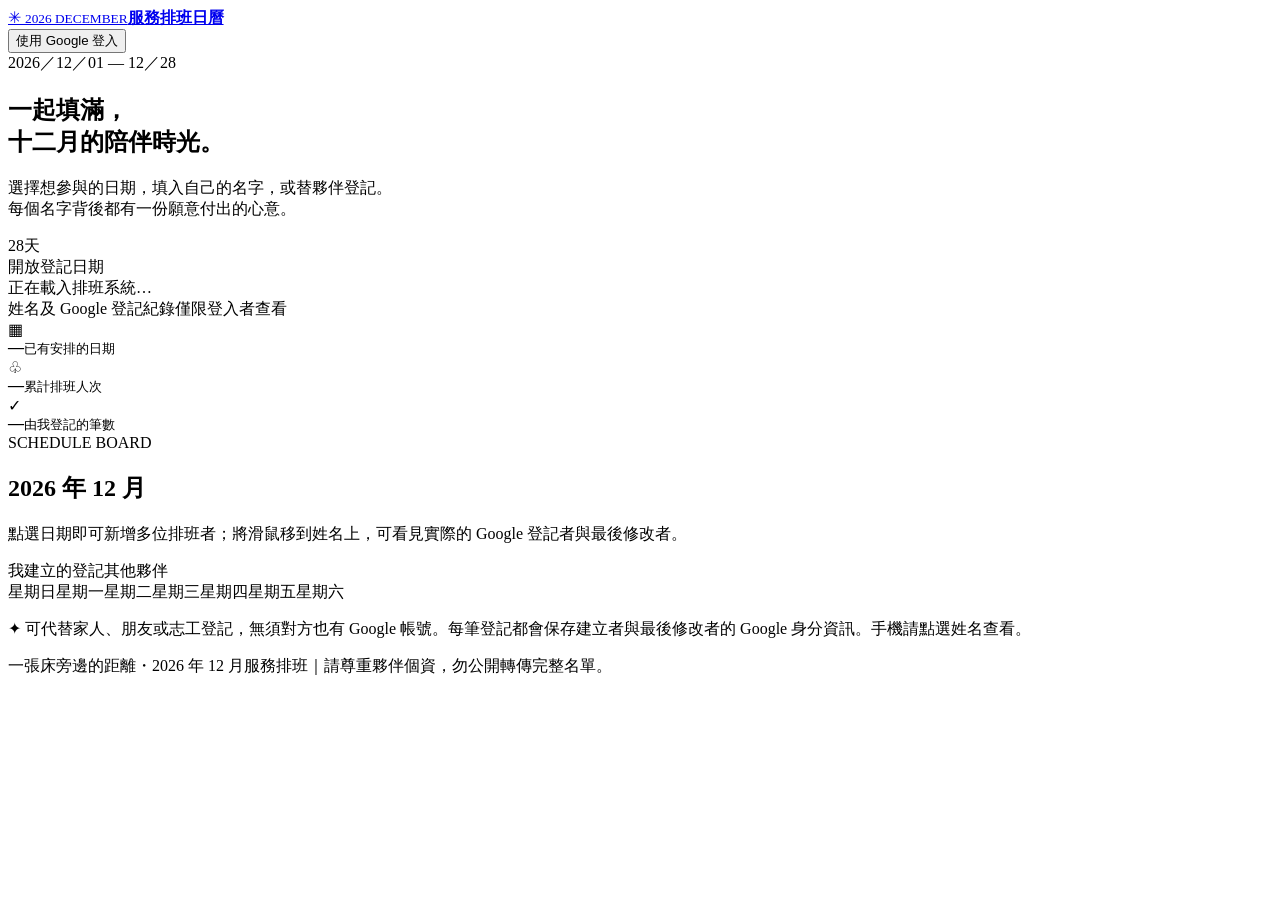
==== schedule/index.html @ fa076e07 "Add December 2026 volunteer schedule: schedule/index.html" ====
<!doctype html>
<html lang="zh-Hant">
<head>
  <meta charset="utf-8">
  <meta name="viewport" content="width=device-width, initial-scale=1, viewport-fit=cover">
  <meta name="theme-color" content="#234b42">
  <meta name="description" content="2026 年 12 月 1–28 日活動排班桌曆。透過 Google 帳號登入，可替他人登記並查看實際編輯者。">
  <title>一張床旁邊的距離｜12 月服務排班</title>
  <link rel="stylesheet" href="style.css">
  <script defer src="firebase-config.js"></script>
  <script type="module" src="app.js"></script>
</head>
<body>
  <div class="site-shell">
    <header class="site-header">
      <a class="identity" href="./" aria-label="排班網站首頁">
        <span class="identity-mark" aria-hidden="true">✳</span>
        <span><small>2026 DECEMBER</small><strong>服務排班日曆</strong></span>
      </a>
      <div class="account-actions">
        <span id="userBadge" class="user-badge" hidden><span class="user-icon" id="userIcon"></span><span class="badge-label"><strong id="googleName"></strong><small id="googleEmail"></small></span></span>
        <button class="button button-outline" id="exportButton" hidden type="button">↓ 匯出名單</button>
        <button class="button button-primary" id="loginButton" type="button">使用 Google 登入</button>
        <button class="button button-outline" id="logoutButton" type="button" hidden>登出</button>
      </div>
    </header>

    <main>
      <section class="intro" aria-labelledby="pageTitle">
        <div class="intro-copy"><div class="kicker"><span class="light-dot"></span>2026／12／01 — 12／28</div><h1 id="pageTitle">一起填滿，<br>十二月的陪伴時光。</h1><p>選擇想參與的日期，填入自己的名字，或替夥伴登記。<br>每個名字背後都有一份願意付出的心意。</p></div>
        <div class="intro-side" aria-hidden="true"><div class="large-28">28<span>天</span></div><div class="side-rule"></div><span>開放登記日期</span></div>
      </section>

      <div id="demoBanner" class="banner banner-demo" role="status" hidden><span aria-hidden="true">◉</span><div><strong>這是示範模式</strong><p>可點選日期試用「新增、修改、刪除、查看編輯者」，資料只存在這個畫面，不會上傳或與他人同步。正式啟用請依 README 接上 Firebase。</p></div></div>
      <div id="errorBanner" class="banner banner-error" role="alert" hidden></div>
      <div class="hint-bar"><div id="statusText" class="hint-status" aria-live="polite">正在載入排班系統…</div><span class="hint-privacy">姓名及 Google 登記紀錄僅限登入者查看</span></div>

      <section class="numbers" aria-label="排班統計">
        <article class="number-card"><div class="number-icon" aria-hidden="true">▦</div><div><strong id="daysCount">—</strong><small>已有安排的日期</small></div></article>
        <article class="number-card"><div class="number-icon" aria-hidden="true">♧</div><div><strong id="peopleCount">—</strong><small>累計排班人次</small></div></article>
        <article class="number-card"><div class="number-icon" aria-hidden="true">✓</div><div><strong id="myCount">—</strong><small>由我登記的筆數</small></div></article>
      </section>

      <section class="calendar-section" aria-labelledby="calendarTitle">
        <div class="section-heading"><div><span class="overline">SCHEDULE BOARD</span><h2 id="calendarTitle">2026 年 12 月</h2><p>點選日期即可新增多位排班者；將滑鼠移到姓名上，可看見實際的 Google 登記者與最後修改者。</p></div><div class="legend"><span><i class="legend-own"></i>我建立的登記</span><span><i class="legend-other"></i>其他夥伴</span></div></div>
        <div class="calendar-paper">
          <div class="weekday-row" aria-hidden="true"><span>星期日</span><span>星期一</span><span>星期二</span><span>星期三</span><span>星期四</span><span>星期五</span><span>星期六</span></div>
          <div id="calendar" class="calendar-grid" aria-live="polite"></div>
        </div>
        <p class="help-text">✦ 可代替家人、朋友或志工登記，無須對方也有 Google 帳號。每筆登記都會保存建立者與最後修改者的 Google 身分資訊。手機請點選姓名查看。</p>
      </section>
    </main>
    <footer>一張床旁邊的距離・2026 年 12 月服務排班｜請尊重夥伴個資，勿公開轉傳完整名單。</footer>
  </div>

  <div id="hoverInfo" class="hover-info" role="tooltip" hidden></div>
  <div id="dialogBackdrop" class="dialog-backdrop" hidden>
    <section class="edit-dialog" role="dialog" aria-modal="true" aria-labelledby="dialogHeading">
      <div class="dialog-top"><div><span id="dialogSubtitle" class="overline">DECEMBER 2026</span><h3 id="dialogHeading">12 月 1 日</h3></div><button id="closeDialog" class="close-button" type="button" aria-label="關閉登記視窗">×</button></div>
      <div class="dialog-body">
        <div class="dialog-note">以下名單為該日的排班人員。<strong>姓名可以填別人的，但操作紀錄一定綁定你的 Google 帳號。</strong></div>
        <div id="dialogRoster" class="dialog-roster"></div>
        <form id="personForm" class="person-form">
          <input type="hidden" id="editingId">
          <label for="participantName"><span id="formLabel">新增排班姓名</span><small>最多 40 字，可替別人登記</small></label>
          <div class="form-row"><input id="participantName" type="text" maxlength="40" autocomplete="off" placeholder="例如：王小明" required><button id="saveButton" class="button button-primary" type="submit">＋ 新增登記</button></div>
          <div class="form-actions"><button id="cancelEdit" class="text-button" type="button" hidden>取消修改</button><span id="formMessage" class="form-message" role="status"></span></div>
        </form>
      </div>
    </section>
  </div>
  <div id="toast" class="toast" role="status" aria-live="polite"></div>
</body>
</html>
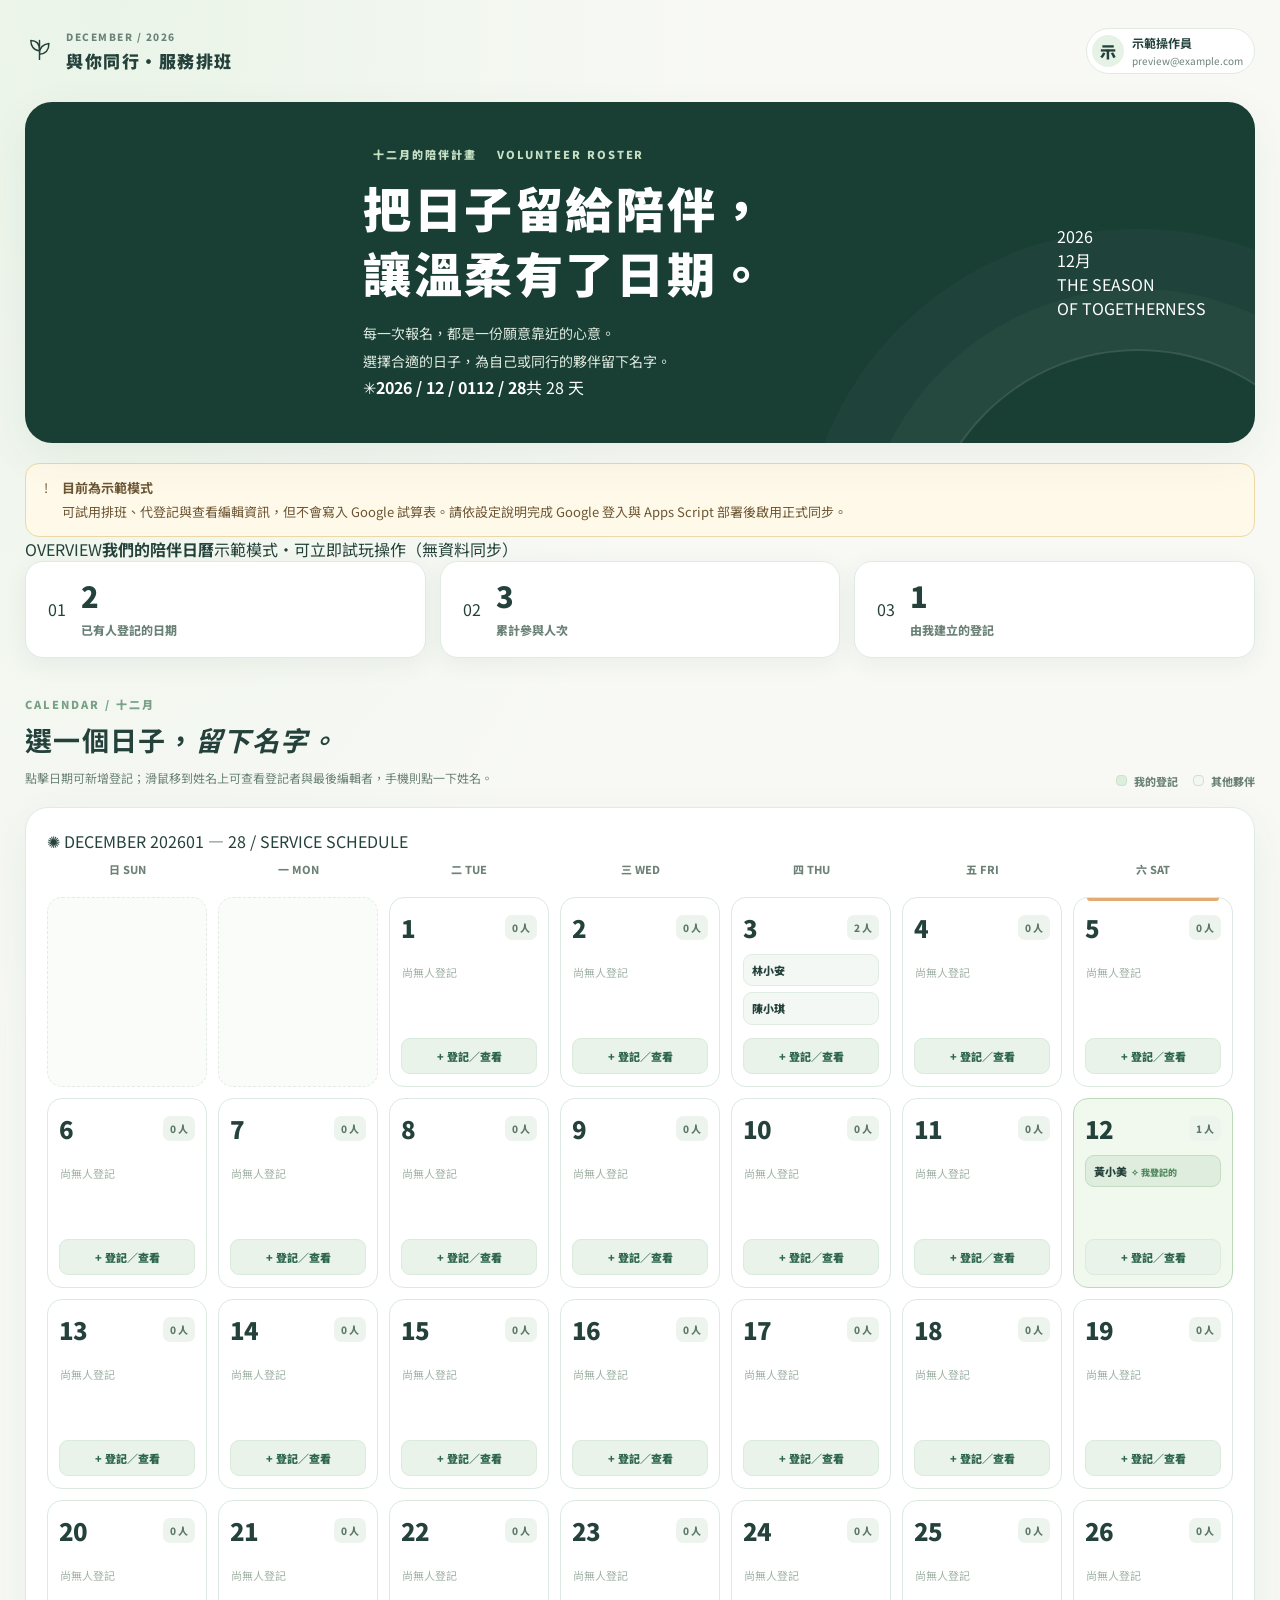
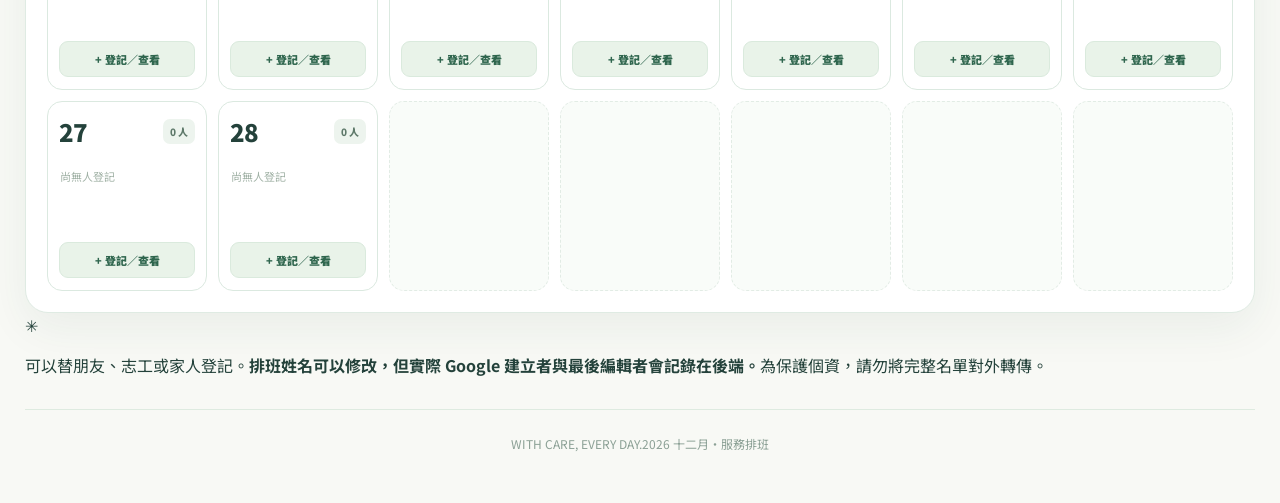
==== commit dbca74fc: "Update Morandi schedule and Google Sheets integration: index.html" ====
--- a/schedule/index.html
+++ b/schedule/index.html
@@ -3,72 +3,65 @@
 <head>
   <meta charset="utf-8">
   <meta name="viewport" content="width=device-width, initial-scale=1, viewport-fit=cover">
-  <meta name="theme-color" content="#234b42">
-  <meta name="description" content="2026 年 12 月 1–28 日活動排班桌曆。透過 Google 帳號登入，可替他人登記並查看實際編輯者。">
-  <title>一張床旁邊的距離｜12 月服務排班</title>
-  <link rel="stylesheet" href="style.css">
-  <script defer src="firebase-config.js"></script>
-  <script type="module" src="app.js"></script>
+  <meta name="theme-color" content="#f5f1ed">
+  <meta name="description" content="2026 年 12 月 1–28 日志工排班桌曆，可使用 Google 帳號代替夥伴登記，並查看實際編輯者。">
+  <title>十二月，與你同行｜服務排班日曆</title>
+  <link rel="preconnect" href="https://fonts.googleapis.com">
+  <link rel="preconnect" href="https://fonts.gstatic.com" crossorigin>
+  <link href="https://fonts.googleapis.com/css2?family=Noto+Sans+TC:wght@400;500;600;700&family=Noto+Serif+TC:wght@500;600;700&display=swap" rel="stylesheet">
+  <link rel="stylesheet" href="style.css?v=2">
+  <script defer src="config.js?v=2"></script>
+  <script src="https://accounts.google.com/gsi/client" async defer></script>
+  <script defer src="app.js?v=2"></script>
 </head>
 <body>
+  <div class="page-grain" aria-hidden="true"></div>
   <div class="site-shell">
     <header class="site-header">
-      <a class="identity" href="./" aria-label="排班網站首頁">
-        <span class="identity-mark" aria-hidden="true">✳</span>
-        <span><small>2026 DECEMBER</small><strong>服務排班日曆</strong></span>
-      </a>
+      <a class="identity" href="./" aria-label="排班網站首頁"><span class="identity-icon" aria-hidden="true"><svg viewBox="0 0 40 40" width="29" height="29" fill="none"><path d="M20 35V9M20 23C12 23 8 16 8 9c9 0 12 5 12 13M20 27c0-8 5-13 13-14 0 8-4 14-13 15" stroke="currentColor" stroke-width="2" stroke-linecap="round" stroke-linejoin="round"/></svg></span><span><small>DECEMBER / 2026</small><strong>與你同行・服務排班</strong></span></a>
       <div class="account-actions">
-        <span id="userBadge" class="user-badge" hidden><span class="user-icon" id="userIcon"></span><span class="badge-label"><strong id="googleName"></strong><small id="googleEmail"></small></span></span>
-        <button class="button button-outline" id="exportButton" hidden type="button">↓ 匯出名單</button>
-        <button class="button button-primary" id="loginButton" type="button">使用 Google 登入</button>
+        <div class="user-badge" id="userBadge" hidden><span class="user-icon" id="userIcon"></span><span class="badge-label"><strong id="googleName"></strong><small id="googleEmail"></small></span></div>
+        <button class="button button-outline" id="exportButton" type="button" hidden>↓ 匯出名單</button>
+        <div class="google-button" id="googleButton" hidden></div>
+        <button class="button button-primary" id="loginButton" type="button">試用示範模式</button>
         <button class="button button-outline" id="logoutButton" type="button" hidden>登出</button>
       </div>
     </header>
 
     <main>
       <section class="intro" aria-labelledby="pageTitle">
-        <div class="intro-copy"><div class="kicker"><span class="light-dot"></span>2026／12／01 — 12／28</div><h1 id="pageTitle">一起填滿，<br>十二月的陪伴時光。</h1><p>選擇想參與的日期，填入自己的名字，或替夥伴登記。<br>每個名字背後都有一份願意付出的心意。</p></div>
-        <div class="intro-side" aria-hidden="true"><div class="large-28">28<span>天</span></div><div class="side-rule"></div><span>開放登記日期</span></div>
+        <div class="hero-pattern" aria-hidden="true"><span class="ring ring-one"></span><span class="ring ring-two"></span><span class="ring ring-three"></span><span class="stem"></span><span class="botanical botanical-a"></span><span class="botanical botanical-b"></span></div>
+        <div class="intro-copy"><div class="kicker"><span class="kicker-dot"></span> 十二月的陪伴計畫 <span class="kicker-rule"></span> VOLUNTEER ROSTER</div><h1 id="pageTitle">把日子留給<span>陪伴，</span><br>讓溫柔有了<span>日期。</span></h1><p>每一次報名，都是一份願意靠近的心意。<br>選擇合適的日子，為自己或同行的夥伴留下名字。</p><div class="hero-meta"><span class="meta-leaf">✳</span><strong>2026 / 12 / 01</strong><span class="meta-dash"></span><strong>12 / 28</strong><span class="meta-caption">共 28 天</span></div></div>
+        <div class="hero-aside"><div class="hero-year">2026</div><div class="hero-big">12<span>月</span></div><div class="hero-aside-note">THE SEASON<br>OF TOGETHERNESS</div></div>
       </section>
 
-      <div id="demoBanner" class="banner banner-demo" role="status" hidden><span aria-hidden="true">◉</span><div><strong>這是示範模式</strong><p>可點選日期試用「新增、修改、刪除、查看編輯者」，資料只存在這個畫面，不會上傳或與他人同步。正式啟用請依 README 接上 Firebase。</p></div></div>
-      <div id="errorBanner" class="banner banner-error" role="alert" hidden></div>
-      <div class="hint-bar"><div id="statusText" class="hint-status" aria-live="polite">正在載入排班系統…</div><span class="hint-privacy">姓名及 Google 登記紀錄僅限登入者查看</span></div>
+      <section class="notice" aria-label="網站狀態">
+        <div id="demoBanner" class="banner banner-demo" role="status" hidden><span class="notice-symbol">!</span><div><strong>目前為示範模式</strong><p>可試用排班、代登記與查看編輯資訊，但不會寫入 Google 試算表。請依設定說明完成 Google 登入與 Apps Script 部署後啟用正式同步。</p></div></div>
+        <div id="errorBanner" class="banner banner-error" role="alert" hidden></div>
+      </section>
 
-      <section class="numbers" aria-label="排班統計">
-        <article class="number-card"><div class="number-icon" aria-hidden="true">▦</div><div><strong id="daysCount">—</strong><small>已有安排的日期</small></div></article>
-        <article class="number-card"><div class="number-icon" aria-hidden="true">♧</div><div><strong id="peopleCount">—</strong><small>累計排班人次</small></div></article>
-        <article class="number-card"><div class="number-icon" aria-hidden="true">✓</div><div><strong id="myCount">—</strong><small>由我登記的筆數</small></div></article>
+      <section class="dashboard" aria-label="排班統計">
+        <div class="dashboard-caption"><span class="dashboard-latin">OVERVIEW</span><strong>我們的陪伴日曆</strong><span id="statusText">正在載入…</span></div>
+        <div class="numbers">
+          <article class="number-card"><span class="number-stamp">01</span><div><strong id="daysCount">—</strong><small>已有人登記的日期</small></div></article>
+          <article class="number-card"><span class="number-stamp">02</span><div><strong id="peopleCount">—</strong><small>累計參與人次</small></div></article>
+          <article class="number-card"><span class="number-stamp">03</span><div><strong id="myCount">—</strong><small>由我建立的登記</small></div></article>
+        </div>
       </section>
 
       <section class="calendar-section" aria-labelledby="calendarTitle">
-        <div class="section-heading"><div><span class="overline">SCHEDULE BOARD</span><h2 id="calendarTitle">2026 年 12 月</h2><p>點選日期即可新增多位排班者；將滑鼠移到姓名上，可看見實際的 Google 登記者與最後修改者。</p></div><div class="legend"><span><i class="legend-own"></i>我建立的登記</span><span><i class="legend-other"></i>其他夥伴</span></div></div>
-        <div class="calendar-paper">
-          <div class="weekday-row" aria-hidden="true"><span>星期日</span><span>星期一</span><span>星期二</span><span>星期三</span><span>星期四</span><span>星期五</span><span>星期六</span></div>
-          <div id="calendar" class="calendar-grid" aria-live="polite"></div>
-        </div>
-        <p class="help-text">✦ 可代替家人、朋友或志工登記，無須對方也有 Google 帳號。每筆登記都會保存建立者與最後修改者的 Google 身分資訊。手機請點選姓名查看。</p>
+        <div class="section-heading"><div class="section-title"><span class="overline">CALENDAR / 十二月</span><h2 id="calendarTitle">選一個日子，<em>留下名字。</em></h2><p>點擊日期可新增登記；滑鼠移到姓名上可查看登記者與最後編輯者，手機則點一下姓名。</p></div><div class="legend"><span><i class="legend-own"></i>我的登記</span><span><i class="legend-other"></i>其他夥伴</span></div></div>
+        <div class="calendar-paper"><div class="calendar-topline"><span><span class="calendar-top-icon">✺</span> DECEMBER 2026</span><span>01 — 28 <span class="topline-mid">/</span> SERVICE SCHEDULE</span></div><div class="weekday-row" aria-hidden="true"><span>日 SUN</span><span>一 MON</span><span>二 TUE</span><span>三 WED</span><span>四 THU</span><span>五 FRI</span><span>六 SAT</span></div><div id="calendar" class="calendar-grid" aria-live="polite"></div></div>
+        <div class="calendar-foot"><span class="foot-flower">✳</span><p>可以替朋友、志工或家人登記。<strong>排班姓名可以修改，但實際 Google 建立者與最後編輯者會記錄在後端。</strong>為保護個資，請勿將完整名單對外轉傳。</p></div>
       </section>
     </main>
-    <footer>一張床旁邊的距離・2026 年 12 月服務排班｜請尊重夥伴個資，勿公開轉傳完整名單。</footer>
+
+    <footer><span>WITH CARE, EVERY DAY.</span><span>2026 十二月・服務排班</span></footer>
   </div>
 
   <div id="hoverInfo" class="hover-info" role="tooltip" hidden></div>
-  <div id="dialogBackdrop" class="dialog-backdrop" hidden>
-    <section class="edit-dialog" role="dialog" aria-modal="true" aria-labelledby="dialogHeading">
-      <div class="dialog-top"><div><span id="dialogSubtitle" class="overline">DECEMBER 2026</span><h3 id="dialogHeading">12 月 1 日</h3></div><button id="closeDialog" class="close-button" type="button" aria-label="關閉登記視窗">×</button></div>
-      <div class="dialog-body">
-        <div class="dialog-note">以下名單為該日的排班人員。<strong>姓名可以填別人的，但操作紀錄一定綁定你的 Google 帳號。</strong></div>
-        <div id="dialogRoster" class="dialog-roster"></div>
-        <form id="personForm" class="person-form">
-          <input type="hidden" id="editingId">
-          <label for="participantName"><span id="formLabel">新增排班姓名</span><small>最多 40 字，可替別人登記</small></label>
-          <div class="form-row"><input id="participantName" type="text" maxlength="40" autocomplete="off" placeholder="例如：王小明" required><button id="saveButton" class="button button-primary" type="submit">＋ 新增登記</button></div>
-          <div class="form-actions"><button id="cancelEdit" class="text-button" type="button" hidden>取消修改</button><span id="formMessage" class="form-message" role="status"></span></div>
-        </form>
-      </div>
-    </section>
-  </div>
+  <div id="dialogBackdrop" class="dialog-backdrop" hidden><section class="edit-dialog" role="dialog" aria-modal="true" aria-labelledby="dialogHeading"><div class="dialog-top"><div><span id="dialogSubtitle" class="overline">DECEMBER 2026</span><h3 id="dialogHeading">12 月 1 日</h3></div><button id="closeDialog" class="close-button" type="button" aria-label="關閉">×</button></div><div class="dialog-body"><div class="dialog-note">你可以替其他夥伴登記，但<strong>編輯紀錄會以實際登入的 Google 帳號為準。</strong></div><div id="dialogRoster" class="dialog-roster"></div><form id="personForm" class="person-form"><input type="hidden" id="editingId"><label for="participantName"><span id="formLabel">新增排班姓名</span><small>最多 40 字，可代替他人登記</small></label><div class="form-row"><input id="participantName" type="text" maxlength="40" autocomplete="off" placeholder="請輸入登記姓名" required><button id="saveButton" class="button button-primary" type="submit">＋ 確認登記</button></div><div class="form-actions"><button id="cancelEdit" class="text-button" type="button" hidden>取消修改</button><span id="formMessage" class="form-message" role="status"></span></div></form></div></section></div>
   <div id="toast" class="toast" role="status" aria-live="polite"></div>
+  <iframe id="gasBridge" title="排班資料安全連線" hidden aria-hidden="true"></iframe>
 </body>
-</html>+</html>
--- a/schedule/style.css
+++ b/schedule/style.css
@@ -0,0 +1,7 @@
+:root{color-scheme:light;--ink:#24423b;--pine:#234b42;--pine-deep:#193e34;--muted:#6b8278;--line:#dfebe3;--paper:#f8f9f5;--cloud:#f3f8f2;--mint:#e6f1e5;--green:#3d7a61;--highlight:#cbe0c9;--red:#a24b4b;--white:#fff;--shadow:0 15px 45px rgba(30,72,53,.065)}
+*{box-sizing:border-box}html{scroll-behavior:smooth}body{margin:0;font-family:-apple-system,BlinkMacSystemFont,"Noto Sans TC","PingFang TC","Microsoft JhengHei",Arial,sans-serif;background:radial-gradient(ellipse at 8% 0%,#eaf4e8 0%,transparent 36%),var(--paper);color:var(--ink)}body.dialog-open{overflow:hidden}[hidden]{display:none!important}button,input{font:inherit}button{cursor:pointer}button:disabled{opacity:.56;cursor:not-allowed}:focus-visible{outline:3px solid #e7ac6b;outline-offset:3px}.site-shell{max-width:1390px;padding:28px 25px 48px;margin:0 auto}.site-header{display:flex;justify-content:space-between;align-items:center;gap:18px;margin-bottom:28px}.identity{display:flex;align-items:center;gap:12px;text-decoration:none;color:inherit}.identity-mark{background:var(--pine);color:#fff;border-radius:15px;width:46px;height:46px;display:grid;place-items:center;font-size:31px}.identity strong{display:block;font-weight:900;font-size:17px;letter-spacing:.09em}.identity small{font-size:10px;color:var(--muted);font-weight:850;letter-spacing:.15em;display:block;margin-bottom:4px}.account-actions{display:flex;justify-content:flex-end;align-items:center;gap:8px;flex-wrap:wrap}.button{padding:12px 17px;border-radius:12px;border:1px solid transparent;font-size:13px;white-space:nowrap;font-weight:850;transition:background .15s,transform .15s}.button:active:not(:disabled){transform:translateY(1px)}.button-primary{background:var(--pine);color:white}.button-primary:hover:not(:disabled){background:#346754}.button-outline{color:var(--pine);background:white;border-color:#d3e5d9}.button-outline:hover:not(:disabled){background:#f0f7f0}.user-badge{display:flex;align-items:center;gap:8px;padding:5px 11px 5px 5px;max-width:270px;background:#fff;border:1px solid var(--line);border-radius:100px}.user-icon{flex:none;border-radius:50%;height:32px;width:32px;background:#e7f2e6;display:grid;place-items:center;font-weight:900}.badge-label{min-width:0}.badge-label strong,.badge-label small{display:block;white-space:nowrap;overflow:hidden;text-overflow:ellipsis}.badge-label strong{font-size:12px}.badge-label small{color:var(--muted);font-size:10px;margin-top:2px}
+.intro{position:relative;overflow:hidden;border-radius:27px;padding:44px 49px;background:var(--pine-deep);color:#fff;display:flex;justify-content:space-between;gap:25px;align-items:center;box-shadow:var(--shadow)}.intro:after{position:absolute;content:"";width:430px;height:430px;border:2px solid #ffffff22;border-radius:50%;right:-100px;bottom:-340px;box-shadow:0 0 0 60px #ffffff07,0 0 0 120px #ffffff07}.intro-copy{position:relative;z-index:1}.kicker,.overline{font-weight:900;letter-spacing:.18em;font-size:11px}.kicker{color:#c4dfc4;display:flex;gap:10px;align-items:center}.light-dot{width:8px;height:8px;background:#cbe5ba;border-radius:50%}.intro h1{font-size:clamp(31px,3.8vw,48px);font-weight:900;line-height:1.35;letter-spacing:.055em;margin:13px 0 14px}.intro p{font-size:14px;line-height:2;color:#dde9df;margin:0}.intro-side{z-index:1;flex:none;text-align:right;color:#e0eade}.large-28{font-size:75px;font-weight:900;line-height:1;letter-spacing:-.07em}.large-28 span{font-size:19px;letter-spacing:0;margin-left:6px}.side-rule{height:1px;background:#ffffff55;margin:11px 0}.intro-side>span{font-size:12px;letter-spacing:.12em}.banner{display:flex;align-items:flex-start;gap:14px;padding:13px 18px;border-radius:14px;margin-top:20px;font-size:13px;line-height:1.7}.banner-demo{border:1px solid #ecd7a7;background:#fff9e9;color:#6c5633}.banner-error{border:1px solid #ecc6bd;background:#fff0ed;color:#923c35}.banner p{margin:2px 0 0}.hint-bar{margin:22px 0 17px;display:flex;align-items:center;justify-content:space-between;gap:14px;font-size:12px}.hint-status{color:#39715c;font-weight:850}.hint-privacy{color:var(--muted)}.numbers{display:grid;grid-template-columns:repeat(3,minmax(0,1fr));gap:14px}.number-card{display:flex;align-items:center;gap:15px;padding:19px 22px;background:#fff;border:1px solid var(--line);border-radius:18px;box-shadow:0 6px 25px #223f3210}.number-icon{width:45px;height:45px;flex:none;border-radius:13px;background:#ecf6ed;color:#4d8669;font-size:24px;display:grid;place-items:center}.number-card strong{font-size:29px;font-weight:900;line-height:1;font-variant-numeric:tabular-nums}.number-card small{display:block;font-size:12px;color:var(--muted);font-weight:800;margin-top:8px}.calendar-section{margin-top:32px}.section-heading{display:flex;align-items:flex-end;justify-content:space-between;gap:20px;margin-bottom:18px}.overline{color:#79a187}.section-heading h2{margin:6px 0 8px;font-size:27px;letter-spacing:.05em}.section-heading p{font-size:12px;color:var(--muted);line-height:1.85;margin:0}.legend{display:flex;gap:15px;flex-wrap:wrap;flex:none;font-size:11px;color:var(--muted);font-weight:800}.legend span{display:flex;align-items:center;gap:7px}.legend i{display:inline-block;width:11px;height:11px;border-radius:4px;border:1px solid #cee0d0}.legend-own{background:#dcefdc}.legend-other{background:#f2f7f2}.calendar-paper{border-radius:23px;border:1px solid var(--line);padding:21px;background:#fff;box-shadow:var(--shadow)}.weekday-row,.calendar-grid{display:grid;grid-template-columns:repeat(7,minmax(0,1fr));gap:11px}.weekday-row{margin:0 0 12px}.weekday-row span{font-weight:800;font-size:11px;color:#6d8176;text-align:center;padding:8px}.day-blank{min-height:190px;border:1px dashed #e2ece5;border-radius:15px;background:#f9fcf9}.day-cell{min-width:0;min-height:190px;display:flex;flex-direction:column;position:relative;border-radius:15px;padding:12px 11px;background:#fff;border:1px solid #dbe9e0;transition:border-color .18s,background .18s,box-shadow .18s}.day-cell:hover{border-color:#9cc4a7;box-shadow:0 6px 19px #1e563115}.day-cell.has-own{background:#f1f9ef;border-color:#bddabb}.day-cell.today:before{content:"";height:3px;position:absolute;top:0;left:13px;right:13px;background:#e3ab70;border-radius:0 0 5px 5px}.day-head{display:flex;justify-content:space-between;align-items:center;gap:3px;margin-bottom:9px}.day-number{font-size:24px;font-weight:900;letter-spacing:-.05em}.mobile-day{display:none;font-size:11px;color:var(--muted);margin-left:4px;font-weight:800}.day-count{background:#edf4ee;color:#5e796a;font-size:10px;white-space:nowrap;padding:5px 7px;border-radius:7px;font-weight:850}.day-roster{flex:1;display:flex;flex-direction:column;gap:6px;min-height:62px;max-height:112px;overflow:auto;scrollbar-width:thin}.person-chip{display:block;width:100%;text-align:left;border:1px solid #e0ebe1;border-radius:9px;background:#f4f8f4;color:var(--ink);padding:7px 8px;font-size:11px;line-height:1.5;font-weight:850;overflow-wrap:anywhere}.person-chip:hover{background:#e9f3e8;border-color:#bad2bc}.person-chip.own{background:#deeddd;border-color:#c1ddc2}.person-chip .owner-mark{font-size:9px;color:#50875c;font-weight:850;margin-left:4px}.empty-day{font-size:11px;color:#a0b1a5;line-height:1.8;padding:9px 1px}.day-action{border:1px solid #daeadd;border-radius:9px;background:#e9f3e9;color:#2f664e;font-size:11px;font-weight:900;min-height:36px;margin-top:11px}.day-action:hover:not(:disabled){background:#d7eada}.help-text{font-size:12px;color:var(--muted);line-height:1.9;padding:3px 7px;margin-top:15px}footer{border-top:1px solid #deebe0;margin-top:32px;text-align:center;color:#8ba095;font-size:12px;padding-top:23px;line-height:1.8}
+.dialog-backdrop{position:fixed;z-index:30;inset:0;background:#142d29a8;display:flex;align-items:center;justify-content:center;padding:20px}.edit-dialog{width:min(100%,600px);max-height:min(90vh,800px);overflow:auto;background:white;border-radius:22px;box-shadow:0 30px 90px #0d201f44}.dialog-top{background:var(--pine);color:white;padding:23px 27px;display:flex;justify-content:space-between;align-items:flex-start;gap:16px}.dialog-top .overline{color:#b6daba}.dialog-top h3{font-size:25px;letter-spacing:.055em;margin:8px 0 0}.close-button{color:white;background:#ffffff19;border:1px solid #ffffff55;border-radius:10px;width:37px;height:37px;font-size:25px;line-height:1}.close-button:hover{background:#ffffff38}.dialog-body{padding:24px 27px 28px}.dialog-note{font-size:12px;color:#60786b;line-height:1.9;background:#f3f8f2;padding:12px 15px;border-radius:11px}.dialog-roster{display:flex;flex-direction:column;gap:9px;margin:17px 0 24px;max-height:290px;overflow:auto}.dialog-row{border:1px solid var(--line);border-radius:13px;padding:11px 12px;display:flex;gap:9px;align-items:center;justify-content:space-between}.dialog-name{font-size:14px;font-weight:900;overflow-wrap:anywhere}.dialog-meta{font-size:11px;line-height:1.7;color:var(--muted);margin-top:4px;overflow-wrap:anywhere}.dialog-actions{display:flex;gap:7px;flex:none}.tiny-button{font-size:11px;font-weight:850;color:#35684f;background:#ebf5ed;border:1px solid #d5e5d7;padding:7px 9px;border-radius:8px}.tiny-button.danger{color:var(--red);background:#fff2f0;border-color:#f0dcda}.no-entries{font-size:13px;color:var(--muted);background:#fafcf9;border:1px dashed var(--line);border-radius:10px;padding:17px}.person-form{border-top:1px solid #e4eee6;padding-top:20px}.person-form label{display:flex;gap:6px;justify-content:space-between;align-items:baseline;font-size:13px;font-weight:900;margin-bottom:10px}.person-form label small{font-size:11px;color:var(--muted);font-weight:600}.form-row{display:flex;gap:8px}.form-row input{width:100%;min-width:0;flex:1;border:1px solid #ceddd2;background:#fff;border-radius:11px;padding:12px;font-size:15px;color:var(--ink)}.form-row input:focus{outline:2px solid #9ac9a7;border-color:#9ac9a7}.form-actions{min-height:24px;margin-top:10px;display:flex;gap:10px;justify-content:space-between;align-items:center}.text-button{background:transparent;border:0;text-decoration:underline;color:#447a57;font-size:12px}.form-message{font-size:12px;color:var(--muted);text-align:right}.hover-info{position:fixed;z-index:40;max-width:300px;background:#223f37;color:white;box-shadow:0 13px 30px #14281a40;border-radius:12px;padding:10px 13px;font-size:11px;line-height:1.75;white-space:pre-line;pointer-events:none;overflow-wrap:anywhere}.toast{position:fixed;bottom:24px;left:50%;transform:translate(-50%,25px);opacity:0;pointer-events:none;transition:opacity .2s,transform .2s;background:#224f3c;color:white;z-index:60;padding:12px 18px;border-radius:11px;font-size:12px;font-weight:800;max-width:calc(100vw - 26px);text-align:center;line-height:1.6}.toast.visible{opacity:1;transform:translate(-50%,0)}.toast.error{background:#9a5146}
+@media(max-width:1120px){.weekday-row,.calendar-grid{gap:8px}.day-cell,.day-blank{min-height:190px}.day-cell{padding:10px 7px}.calendar-paper{padding:14px}.person-chip{font-size:10px}.hint-privacy{display:none}}
+@media(max-width:750px){.site-shell{padding:18px 13px 35px}.identity-mark{height:39px;width:39px;border-radius:11px}.identity strong{font-size:14px}.identity small{font-size:9px}.site-header{gap:8px;align-items:flex-start}.account-actions{gap:6px}.user-badge{max-width:160px}.badge-label strong,.badge-label small{max-width:92px}.button{padding:10px 11px;font-size:11px}.intro{border-radius:20px;padding:32px 25px}.intro-side{display:none}.intro h1{font-size:30px}.intro p{font-size:12px}.hint-bar{margin:15px 0}.numbers{gap:8px}.number-card{padding:13px 11px;gap:8px;border-radius:13px}.number-icon{width:32px;height:32px;border-radius:9px;font-size:18px}.number-card strong{font-size:22px}.number-card small{font-size:10px;line-height:1.6}.section-heading{display:block}.section-heading h2{font-size:23px}.legend{margin-top:11px}.calendar-paper{padding:11px}.weekday-row,.day-blank{display:none}.calendar-grid{grid-template-columns:repeat(2,minmax(0,1fr));gap:9px}.day-cell{min-height:168px;padding:12px}.mobile-day{display:inline}.day-count{font-size:10px}.day-roster{max-height:135px}.person-chip{font-size:11px}.dialog-body{padding:18px}.dialog-top{padding:18px}.form-row{flex-direction:column}.form-row .button{width:100%}.dialog-backdrop{padding:12px}}
+@media(max-width:375px){.intro{padding:23px 18px}.site-shell{padding-left:9px;padding-right:9px}.day-cell{padding:9px}.number-icon{display:none}.number-card{justify-content:center}.person-form label{display:block}.person-form label small{display:block;margin-top:4px}}
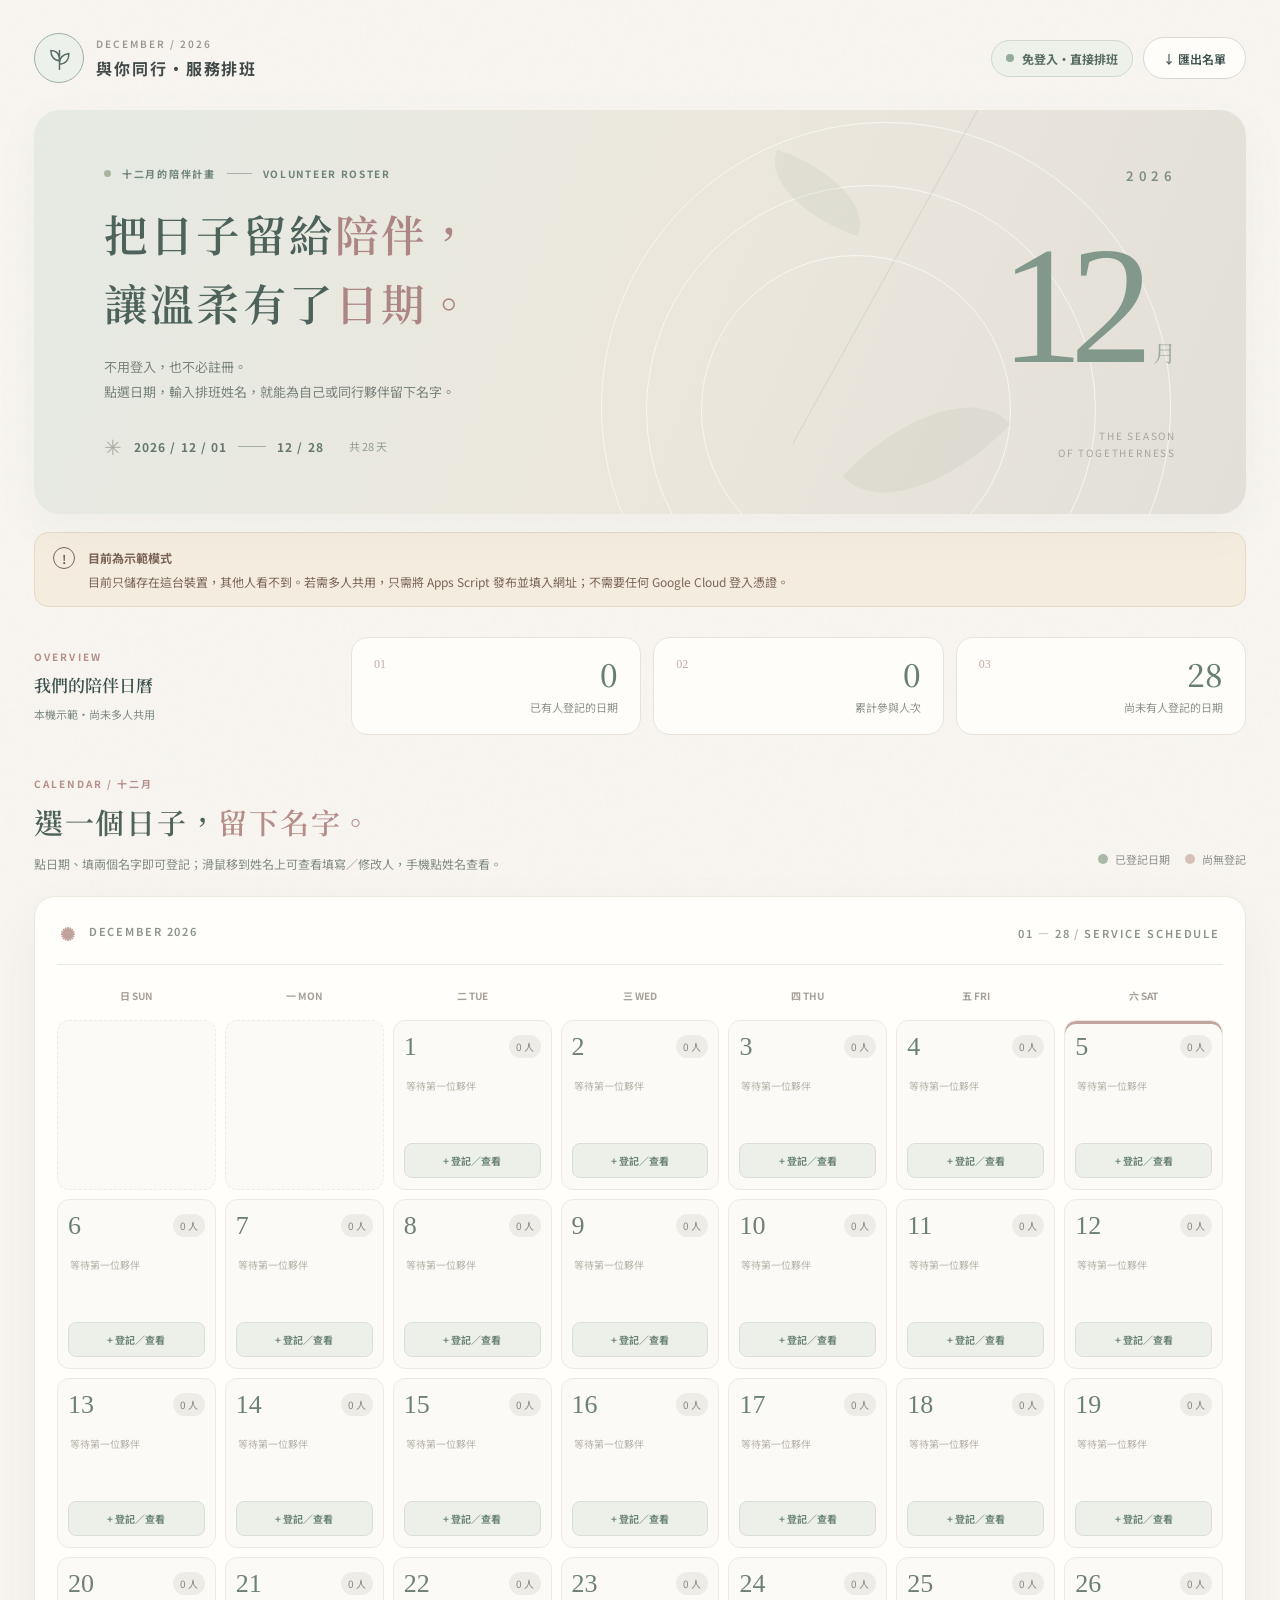
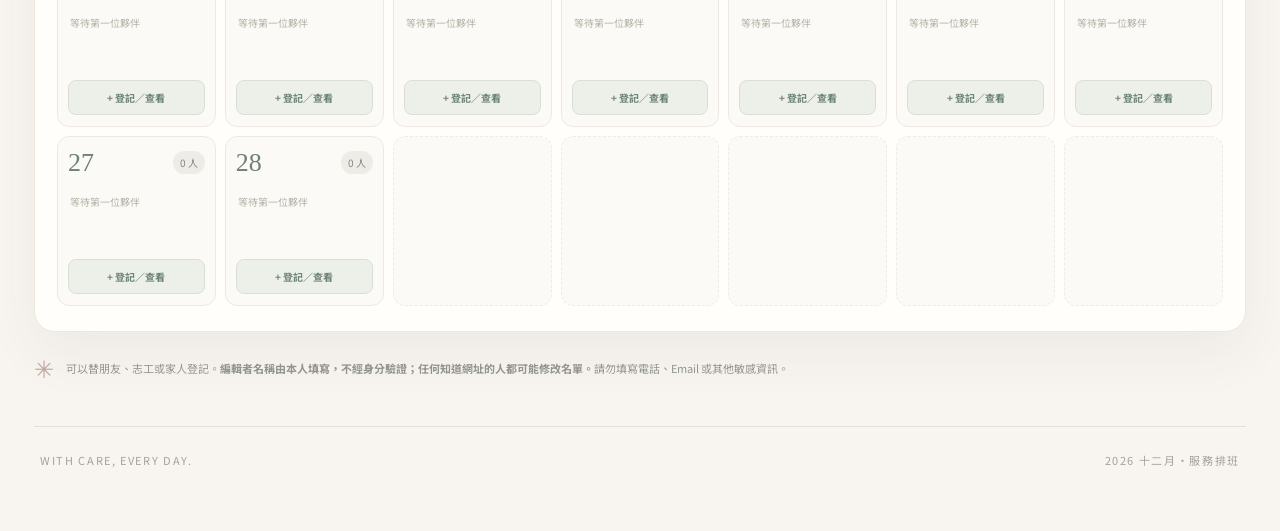
==== commit d38b5b94: "Simplify December volunteer roster to no-login Morandi calendar" ====
--- a/schedule/index.html
+++ b/schedule/index.html
@@ -4,39 +4,51 @@
   <meta charset="utf-8">
   <meta name="viewport" content="width=device-width, initial-scale=1, viewport-fit=cover">
   <meta name="theme-color" content="#f5f1ed">
-  <meta name="description" content="2026 年 12 月 1–28 日志工排班桌曆，可使用 Google 帳號代替夥伴登記，並查看實際編輯者。">
+  <meta name="description" content="2026 年 12 月 1–28 日志工排班桌曆，免登入直接登記，可代替夥伴填寫姓名。">
   <title>十二月，與你同行｜服務排班日曆</title>
   <link rel="preconnect" href="https://fonts.googleapis.com">
   <link rel="preconnect" href="https://fonts.gstatic.com" crossorigin>
   <link href="https://fonts.googleapis.com/css2?family=Noto+Sans+TC:wght@400;500;600;700&family=Noto+Serif+TC:wght@500;600;700&display=swap" rel="stylesheet">
-  <link rel="stylesheet" href="style.css?v=2">
-  <script defer src="config.js?v=2"></script>
-  <script src="https://accounts.google.com/gsi/client" async defer></script>
-  <script defer src="app.js?v=2"></script>
+  <style>
+:root{color-scheme:light;--ink:#414a48;--dark:#576a66;--darkest:#3d524e;--muted:#838a85;--sage:#859c93;--sage-pale:#edf1eb;--rose:#c5a8a5;--rose-pale:#f5eae7;--sand:#dfd5c8;--cream:#f8f5f0;--paper:#fffcf8;--line:#e8e2d9;--red:#a96763;--shadow:0 22px 55px rgba(74,69,63,.06)}
+*{box-sizing:border-box}html{scroll-behavior:smooth}body{margin:0;background:var(--cream);color:var(--ink);font-family:'Noto Sans TC',-apple-system,BlinkMacSystemFont,'PingFang TC',sans-serif;font-size:14px}body.dialog-open{overflow:hidden}[hidden]{display:none!important}button,input{font:inherit}button{cursor:pointer}button:disabled{opacity:.54;cursor:not-allowed}button:focus-visible,input:focus-visible{outline:3px solid #ccaba1;outline-offset:3px}.page-grain{position:fixed;pointer-events:none;inset:0;opacity:.12;background-image:url('data:image/svg+xml,%3Csvg viewBox=%220 0 180 180%22 xmlns=%22http://www.w3.org/2000/svg%22%3E%3Cfilter id=%22n%22%3E%3CfeTurbulence type=%22fractalNoise%22 baseFrequency=%22.65%22 numOctaves=%222%22 stitchTiles=%22stitch%22/%3E%3C/filter%3E%3Crect width=%22100%25%22 height=%22100%25%22 filter=%22url(%23n)%22 opacity=%22.1%22/%3E%3C/svg%3E');z-index:-1}.site-shell{max-width:1410px;margin:auto;padding:25px 34px 38px}
+.site-header{display:flex;justify-content:space-between;align-items:center;gap:22px;padding:8px 0 27px}.identity{text-decoration:none;color:inherit;display:flex;gap:12px;align-items:center}.identity-icon{height:50px;width:50px;border:1px solid #9daea1;border-radius:50%;background:var(--sage-pale);display:grid;place-items:center;color:var(--dark)}.identity small{display:block;font-size:10px;letter-spacing:.2em;color:#9c958e;margin-bottom:5px;font-weight:600}.identity strong{font-size:16px;letter-spacing:.12em;font-weight:700}.account-actions{display:flex;align-items:center;justify-content:flex-end;gap:10px;flex-wrap:wrap}.button{border-radius:40px;font-weight:600;padding:11px 19px;min-height:42px;font-size:12px;border:1px solid transparent;transition:.2s}.button-primary{color:white;background:var(--darkest)}.button-primary:hover:not(:disabled){background:#637d72;transform:translateY(-1px)}.button-outline{color:var(--darkest);background:#fffdfa;border:1px solid #dad7d0}.button-outline:hover:not(:disabled){background:#eaece7}.user-badge{display:flex;align-items:center;gap:8px;min-width:0;padding:4px 10px 4px 4px;border:1px solid #e0ded7;border-radius:50px;background:#fffdfa}.user-icon{display:grid;place-items:center;border-radius:50%;background:#cfb6af;color:#fff;width:30px;height:30px;font-size:13px;font-weight:700}.badge-label{display:block;min-width:0}.badge-label strong,.badge-label small{display:block;overflow:hidden;text-overflow:ellipsis;white-space:nowrap;max-width:175px}.badge-label strong{font-size:11px}.badge-label small{color:#98948e;font-size:9px}.google-button{display:flex;align-items:center}
+.intro{min-height:355px;position:relative;overflow:hidden;border-radius:26px;background:linear-gradient(112deg,#e5eae3 0%,#ece7dd 53%,#e2dfd8 100%);padding:56px 70px 53px;display:flex;justify-content:space-between;gap:40px;box-shadow:0 14px 43px rgba(106,115,98,.06)}.intro-copy{position:relative;z-index:2}.kicker{display:flex;align-items:center;gap:11px;font-size:10px;font-weight:700;letter-spacing:.17em;color:#6d8279}.kicker-dot{height:7px;width:7px;border-radius:50%;background:#a9b59c}.kicker-rule{height:1px;width:25px;background:#a6b2a8}.intro h1{font-family:'Noto Serif TC',serif;color:#4c625a;letter-spacing:.05em;font-size:clamp(32px,3.4vw,50px);line-height:1.58;font-weight:600;margin:18px 0 17px}.intro h1 span{color:#ac8585}.intro p{color:#78837c;line-height:1.95;font-size:13px;margin:0}.hero-meta{display:flex;align-items:center;gap:11px;font-size:12px;letter-spacing:.09em;color:#65796f;margin-top:27px}.meta-leaf{font-size:21px;color:#aeaaa1}.meta-dash{height:1px;width:28px;background:#a7afa6}.meta-caption{font-size:11px;margin-left:14px;letter-spacing:0;color:#929b93}.hero-aside{position:relative;z-index:2;display:flex;flex-direction:column;align-items:flex-end;justify-content:space-between;flex:none;color:#7d8e82;min-width:200px;text-align:right}.hero-year{font-size:13px;letter-spacing:.34em;font-weight:600}.hero-big{font-family:Georgia,serif;font-size:clamp(100px,13vw,174px);font-weight:400;line-height:1;letter-spacing:-.08em;color:#82988a}.hero-big span{font-family:'Noto Serif TC',serif;font-size:23px;letter-spacing:0;color:#9baaa0;margin-left:13px}.hero-aside-note{letter-spacing:.18em;line-height:1.7;font-size:10px;color:#a4a69c}.hero-pattern{position:absolute;inset:0;pointer-events:none}.ring{position:absolute;border-radius:50%;border:1px solid rgba(255,255,255,.65)}.ring-one{height:450px;width:450px;right:150px;top:75px}.ring-two{height:310px;width:310px;right:235px;top:145px}.ring-three{height:570px;width:570px;right:75px;top:12px}.stem{height:420px;width:1px;background:#a4afa44a;position:absolute;right:29%;top:-60px;transform:rotate(29deg)}.botanical{position:absolute;background:rgba(158,177,157,.15);border-radius:0 95% 0 95%;transform:rotate(-45deg)}.botanical-a{width:155px;height:82px;right:20%;bottom:23px}.botanical-b{width:105px;height:54px;right:31%;top:56px;transform:rotate(20deg)}
+.notice:empty{display:none}.banner{display:flex;gap:13px;margin-top:18px;border-radius:14px;padding:14px 18px;line-height:1.8;font-size:12px}.banner-demo{background:#f5ece0;border:1px solid #e5d9c5;color:#7b6557}.banner-error{background:#f7e5e3;border:1px solid #ead0cb;color:#9c5651}.notice-symbol{width:22px;height:22px;flex:none;border:1px solid currentColor;border-radius:50%;display:grid;place-items:center;font-weight:700}.banner p{margin:2px 0 0}.dashboard{display:grid;grid-template-columns:minmax(180px,.72fr) minmax(0,2.2fr);align-items:center;gap:24px;margin:30px 0 37px}.dashboard-caption{display:flex;flex-direction:column;gap:8px}.dashboard-latin,.overline{font-size:10px;letter-spacing:.21em;font-weight:700;color:#b48e89}.dashboard-caption strong{font-family:'Noto Serif TC',serif;font-weight:600;font-size:17px;color:var(--darkest)}.dashboard-caption>span:last-child{font-size:11px;color:#7d8983;line-height:1.7}.numbers{display:grid;grid-template-columns:repeat(3,minmax(0,1fr));gap:12px}.number-card{position:relative;overflow:hidden;background:#fffdfa;border:1px solid var(--line);border-radius:17px;display:flex;align-items:center;justify-content:space-between;gap:10px;padding:19px 22px}.number-stamp{font:normal 12px Georgia,serif;color:#c1aaa3;align-self:flex-start}.number-card>div{text-align:right}.number-card strong{display:block;font-size:31px;font-weight:500;color:#677e73;line-height:1.1;font-family:Georgia,'Noto Serif TC',serif;font-variant-numeric:tabular-nums}.number-card small{display:block;color:#8c908a;font-size:11px;margin-top:8px}
+.calendar-section{margin-top:10px}.section-heading{display:flex;justify-content:space-between;align-items:end;gap:30px;margin:0 0 20px}.section-heading h2{font-family:'Noto Serif TC',serif;font-size:29px;font-weight:600;color:#4e6459;line-height:1.6;letter-spacing:.06em;margin:7px 0}.section-heading em{font-style:normal;color:#b58e89}.section-heading p{color:#838c83;font-size:12px;line-height:1.9;margin:0}.legend{display:flex;gap:15px;white-space:nowrap;font-size:11px;color:#8d918c;margin-bottom:9px}.legend span{display:flex;gap:7px;align-items:center}.legend i{height:10px;width:10px;border-radius:50%;display:inline-block}.legend-own{background:#a7b9a7}.legend-other{background:#d5c0b8}.calendar-paper{border-radius:21px;padding:21px 22px 25px;background:#fffefa;border:1px solid #ede7dd;box-shadow:var(--shadow)}.calendar-topline{display:flex;align-items:center;justify-content:space-between;border-bottom:1px solid #ebe8df;padding:2px 3px 18px;margin-bottom:16px;font-size:11px;letter-spacing:.17em;font-weight:600;color:#8a958a}.calendar-top-icon{color:#c0a19c;font-size:18px;vertical-align:middle;margin-right:8px}.topline-mid{color:#c6a6a1}.weekday-row,.calendar-grid{display:grid;grid-template-columns:repeat(7,minmax(0,1fr));gap:9px}.weekday-row{margin-bottom:10px}.weekday-row span{text-align:center;font-size:10px;color:#a69f96;font-weight:700;padding:7px}.day-blank{min-height:167px;border:1px dashed #efece5;background:#fbfaf6;border-radius:12px}.day-cell{display:flex;flex-direction:column;min-width:0;min-height:170px;padding:11px 10px;background:#fcfaf6;border:1px solid #ede9e2;border-radius:12px;transition:background .18s,border .18s,transform .18s}.day-cell:hover{background:#f8f7f1;border-color:#b7c5b8;transform:translateY(-2px)}.day-cell.has-own{background:#f0f3ed;border-color:#ced8cb}.day-cell.today{box-shadow:inset 0 3px 0 #c0a49d}.day-head{display:flex;align-items:center;justify-content:space-between;gap:4px;margin-bottom:7px}.day-number{font-family:Georgia,serif;font-weight:400;font-size:26px;color:#6e8176}.mobile-day{display:none;color:#a4a69b;font-size:10px;margin-left:5px}.day-count{background:#eeece6;border-radius:14px;padding:4px 7px;white-space:nowrap;font-size:10px;color:#85877f}.day-roster{flex:1;display:flex;flex-direction:column;gap:5px;min-height:55px;max-height:121px;overflow-y:auto;scrollbar-width:thin}.person-chip{width:100%;display:block;border:1px solid #ede4de;background:#f4ede7;text-align:left;padding:5px 8px;border-radius:7px;color:#806d69;font-size:11px;font-weight:600;line-height:1.5;overflow-wrap:anywhere}.person-chip:hover{border-color:#d4b4af;background:#f0dfdc}.person-chip.own{background:#e5ede3;border-color:#d2dfd0;color:#617969}.owner-mark{font-size:9px;margin-left:5px;color:#769a86}.empty-day{padding:8px 2px;font-size:10px;color:#b6b3a9;line-height:1.8}.day-action{border:1px solid #d9dfd6;background:#edf0e9;color:#6d8574;border-radius:8px;font-size:10px;padding:7px 3px;min-height:35px;margin-top:11px;font-weight:700}.day-action:hover:not(:disabled){background:#dfe9df}.calendar-foot{display:flex;gap:12px;align-items:center;color:#92958d;font-size:11px;line-height:2;margin-top:12px}.calendar-foot p{margin:0}.calendar-foot strong{font-weight:700}.foot-flower{font-size:24px;color:#c1a7a1}footer{border-top:1px solid #e7e0d7;padding:25px 6px;margin-top:34px;display:flex;justify-content:space-between;gap:15px;color:#a5a29c;font-size:11px;letter-spacing:.15em}
+.dialog-backdrop{position:fixed;inset:0;z-index:40;background:#353f3cc2;display:flex;justify-content:center;align-items:center;padding:16px}.edit-dialog{width:min(610px,100%);max-height:92vh;overflow:auto;border-radius:22px;background:#fffdfa;box-shadow:0 30px 90px #242c2970}.dialog-top{background:linear-gradient(110deg,#73877c,#9dac9d);padding:23px 26px;display:flex;justify-content:space-between;align-items:start;color:white}.dialog-top .overline{color:#e1e9df}.dialog-top h3{font-family:'Noto Serif TC',serif;font-size:26px;font-weight:600;margin:7px 0}.close-button{border:1px solid #ffffff99;background:#ffffff20;color:white;width:35px;height:35px;border-radius:50%;font-size:23px}.dialog-body{padding:23px 26px 27px}.dialog-note{font-size:12px;line-height:1.8;color:#777f78;padding:14px 16px;background:#f1f2ec;border-radius:11px}.dialog-roster{display:flex;flex-direction:column;gap:8px;max-height:240px;overflow:auto;margin:18px 0 24px}.dialog-row{display:flex;justify-content:space-between;align-items:center;gap:10px;border:1px solid #ebe5dc;background:#fff;border-radius:12px;padding:12px 14px}.dialog-name{font-size:14px;font-weight:700;color:#5e7066}.dialog-meta{font-size:10px;color:#95948d;line-height:1.7;word-break:break-word;margin-top:5px}.dialog-actions{display:flex;gap:6px;flex:none}.tiny-button{border:1px solid #cbd7ca;background:#eff2ec;color:#60796b;border-radius:8px;padding:7px 10px;font-size:11px;font-weight:700}.tiny-button.danger{background:#f7eae8;border-color:#edcecb;color:#a56561}.no-entries{padding:20px;background:#f9f7f2;border:1px dashed #e4ded5;border-radius:12px;font-size:12px;color:#95938b}.person-form{border-top:1px solid #ede6df;padding-top:20px}.person-form label{display:flex;justify-content:space-between;align-items:baseline;gap:10px;font-size:12px;color:#546b5c;font-weight:700;margin-bottom:10px}.person-form label small{font-size:10px;color:#aaa49b;font-weight:400}.form-row{display:flex;gap:10px}.form-row input{border:1px solid #ddd8ce;border-radius:10px;padding:11px 13px;min-width:0;width:100%;flex:1;background:#fff;color:var(--ink)}.form-row input:focus{outline:2px solid #bccabe;border-color:#97b2a4}.form-actions{display:flex;justify-content:space-between;gap:10px;min-height:22px;margin-top:11px}.text-button{border:0;background:transparent;color:#73867b;text-decoration:underline;font-size:11px}.form-message{font-size:11px;color:#a37b72;text-align:right}.hover-info{position:fixed;z-index:50;max-width:min(320px,90vw);border:1px solid #c9d5c8;border-radius:12px;background:#4b6258;color:white;box-shadow:0 15px 30px #27302d55;padding:13px;font-size:11px;line-height:1.8;white-space:pre-line;pointer-events:none;overflow-wrap:anywhere}.toast{position:fixed;z-index:60;bottom:22px;left:50%;transform:translate(-50%,15px);opacity:0;pointer-events:none;transition:.2s;padding:12px 18px;background:#4e6559;color:white;border-radius:30px;box-shadow:0 8px 24px #2b3d2d44;font-size:12px;text-align:center;max-width:calc(100vw - 28px)}.toast.visible{opacity:1;transform:translate(-50%,0)}.toast.error{background:#ac6966}
+@media(max-width:1180px){.site-shell{padding:22px 20px 35px}.intro{padding:45px 40px}.hero-aside{min-width:150px}.calendar-paper{padding:14px}.weekday-row,.calendar-grid{gap:7px}.day-cell{padding:9px 7px}.person-chip{font-size:10px}}
+@media(max-width:780px){.site-header{gap:8px;align-items:flex-start}.identity strong{font-size:13px}.identity small{font-size:8px}.identity-icon{width:42px;height:42px}.account-actions{max-width:55%}.button{padding:9px 12px;font-size:11px;min-height:36px}.google-button{max-width:170px}.user-badge{max-width:178px}.badge-label strong,.badge-label small{max-width:105px}.intro{border-radius:20px;padding:37px 27px;min-height:0}.hero-aside{display:none}.intro h1{font-size:31px}.intro p{font-size:12px}.dashboard{display:block;margin:23px 0 30px}.dashboard-caption{margin-bottom:13px}.numbers{gap:8px}.number-card{padding:12px 13px}.number-card strong{font-size:25px}.number-card small{font-size:9px}.section-heading{display:block}.section-heading h2{font-size:24px}.legend{margin-top:13px}.calendar-topline{font-size:9px}.weekday-row,.day-blank{display:none}.calendar-grid{grid-template-columns:repeat(2,minmax(0,1fr));gap:9px}.day-cell{min-height:160px;padding:12px}.mobile-day{display:inline}.person-chip{font-size:11px}.calendar-paper{padding:12px}.dialog-body{padding:18px}.dialog-top{padding:19px}.form-row{flex-direction:column}.form-row .button{width:100%}footer{font-size:9px}}
+@media(max-width:425px){.site-shell{padding:15px 12px 28px}.identity-icon{width:37px;height:37px}.identity strong{font-size:12px;letter-spacing:.04em}.identity small{letter-spacing:.06em}.intro{padding:28px 19px}.intro h1{font-size:27px}.hero-meta{flex-wrap:wrap;gap:7px}.meta-caption{margin-left:0}.number-stamp{display:none}.number-card{justify-content:center}.day-cell{padding:10px}.day-number{font-size:24px}.day-count{font-size:9px;padding:4px 6px}.calendar-topline span:last-child{font-size:8px}.form-row input{font-size:15px}.dialog-row{flex-direction:column;align-items:stretch}.dialog-actions{justify-content:flex-end}}
+
+/* 免登入：極簡登記與莫蘭迪霧色細節 */
+.no-login-sign{display:inline-flex;align-items:center;gap:8px;color:#596c61;font-size:12px;font-weight:700;padding:9px 14px;background:#edf1ea;border:1px solid #ced8cb;border-radius:24px;white-space:nowrap}
+.no-login-dot{width:8px;height:8px;border-radius:50%;background:#94ac98}
+.actor-form-row{margin-bottom:18px}.person-form label:not(:first-of-type){margin-top:14px}
+.day-cell.has-own{background:#f0f3ed;border-color:#cdd9c8}
+@media(max-width:780px){.no-login-sign{font-size:10px;padding:7px 10px}.account-actions{max-width:none}.site-header{align-items:center}}
+@media(max-width:425px){.no-login-sign{font-size:9px;padding:6px 8px}.account-actions .button{font-size:10px;padding:7px 9px}.identity strong{font-size:11px}}
+
+  </style>
+
 </head>
 <body>
   <div class="page-grain" aria-hidden="true"></div>
   <div class="site-shell">
     <header class="site-header">
       <a class="identity" href="./" aria-label="排班網站首頁"><span class="identity-icon" aria-hidden="true"><svg viewBox="0 0 40 40" width="29" height="29" fill="none"><path d="M20 35V9M20 23C12 23 8 16 8 9c9 0 12 5 12 13M20 27c0-8 5-13 13-14 0 8-4 14-13 15" stroke="currentColor" stroke-width="2" stroke-linecap="round" stroke-linejoin="round"/></svg></span><span><small>DECEMBER / 2026</small><strong>與你同行・服務排班</strong></span></a>
-      <div class="account-actions">
-        <div class="user-badge" id="userBadge" hidden><span class="user-icon" id="userIcon"></span><span class="badge-label"><strong id="googleName"></strong><small id="googleEmail"></small></span></div>
-        <button class="button button-outline" id="exportButton" type="button" hidden>↓ 匯出名單</button>
-        <div class="google-button" id="googleButton" hidden></div>
-        <button class="button button-primary" id="loginButton" type="button">試用示範模式</button>
-        <button class="button button-outline" id="logoutButton" type="button" hidden>登出</button>
-      </div>
+      <div class="account-actions"><span class="no-login-sign"><span class="no-login-dot"></span> 免登入・直接排班</span><button class="button button-outline" id="exportButton" type="button">↓ 匯出名單</button></div>
     </header>
 
     <main>
       <section class="intro" aria-labelledby="pageTitle">
         <div class="hero-pattern" aria-hidden="true"><span class="ring ring-one"></span><span class="ring ring-two"></span><span class="ring ring-three"></span><span class="stem"></span><span class="botanical botanical-a"></span><span class="botanical botanical-b"></span></div>
-        <div class="intro-copy"><div class="kicker"><span class="kicker-dot"></span> 十二月的陪伴計畫 <span class="kicker-rule"></span> VOLUNTEER ROSTER</div><h1 id="pageTitle">把日子留給<span>陪伴，</span><br>讓溫柔有了<span>日期。</span></h1><p>每一次報名，都是一份願意靠近的心意。<br>選擇合適的日子，為自己或同行的夥伴留下名字。</p><div class="hero-meta"><span class="meta-leaf">✳</span><strong>2026 / 12 / 01</strong><span class="meta-dash"></span><strong>12 / 28</strong><span class="meta-caption">共 28 天</span></div></div>
+        <div class="intro-copy"><div class="kicker"><span class="kicker-dot"></span> 十二月的陪伴計畫 <span class="kicker-rule"></span> VOLUNTEER ROSTER</div><h1 id="pageTitle">把日子留給<span>陪伴，</span><br>讓溫柔有了<span>日期。</span></h1><p>不用登入，也不必註冊。<br>點選日期，輸入排班姓名，就能為自己或同行夥伴留下名字。</p><div class="hero-meta"><span class="meta-leaf">✳</span><strong>2026 / 12 / 01</strong><span class="meta-dash"></span><strong>12 / 28</strong><span class="meta-caption">共 28 天</span></div></div>
         <div class="hero-aside"><div class="hero-year">2026</div><div class="hero-big">12<span>月</span></div><div class="hero-aside-note">THE SEASON<br>OF TOGETHERNESS</div></div>
       </section>
 
       <section class="notice" aria-label="網站狀態">
-        <div id="demoBanner" class="banner banner-demo" role="status" hidden><span class="notice-symbol">!</span><div><strong>目前為示範模式</strong><p>可試用排班、代登記與查看編輯資訊，但不會寫入 Google 試算表。請依設定說明完成 Google 登入與 Apps Script 部署後啟用正式同步。</p></div></div>
+        <div id="demoBanner" class="banner banner-demo" role="status" hidden><span class="notice-symbol">!</span><div><strong>目前為示範模式</strong><p>目前只儲存在這台裝置，其他人看不到。若需多人共用，只需將 Apps Script 發布並填入網址；不需要任何 Google Cloud 登入憑證。</p></div></div>
         <div id="errorBanner" class="banner banner-error" role="alert" hidden></div>
       </section>
 
@@ -45,14 +57,14 @@
         <div class="numbers">
           <article class="number-card"><span class="number-stamp">01</span><div><strong id="daysCount">—</strong><small>已有人登記的日期</small></div></article>
           <article class="number-card"><span class="number-stamp">02</span><div><strong id="peopleCount">—</strong><small>累計參與人次</small></div></article>
-          <article class="number-card"><span class="number-stamp">03</span><div><strong id="myCount">—</strong><small>由我建立的登記</small></div></article>
+          <article class="number-card"><span class="number-stamp">03</span><div><strong id="myCount">—</strong><small>尚未有人登記的日期</small></div></article>
         </div>
       </section>
 
       <section class="calendar-section" aria-labelledby="calendarTitle">
-        <div class="section-heading"><div class="section-title"><span class="overline">CALENDAR / 十二月</span><h2 id="calendarTitle">選一個日子，<em>留下名字。</em></h2><p>點擊日期可新增登記；滑鼠移到姓名上可查看登記者與最後編輯者，手機則點一下姓名。</p></div><div class="legend"><span><i class="legend-own"></i>我的登記</span><span><i class="legend-other"></i>其他夥伴</span></div></div>
+        <div class="section-heading"><div class="section-title"><span class="overline">CALENDAR / 十二月</span><h2 id="calendarTitle">選一個日子，<em>留下名字。</em></h2><p>點日期、填兩個名字即可登記；滑鼠移到姓名上可查看填寫／修改人，手機點姓名查看。</p></div><div class="legend"><span><i class="legend-own"></i>已登記日期</span><span><i class="legend-other"></i>尚無登記</span></div></div>
         <div class="calendar-paper"><div class="calendar-topline"><span><span class="calendar-top-icon">✺</span> DECEMBER 2026</span><span>01 — 28 <span class="topline-mid">/</span> SERVICE SCHEDULE</span></div><div class="weekday-row" aria-hidden="true"><span>日 SUN</span><span>一 MON</span><span>二 TUE</span><span>三 WED</span><span>四 THU</span><span>五 FRI</span><span>六 SAT</span></div><div id="calendar" class="calendar-grid" aria-live="polite"></div></div>
-        <div class="calendar-foot"><span class="foot-flower">✳</span><p>可以替朋友、志工或家人登記。<strong>排班姓名可以修改，但實際 Google 建立者與最後編輯者會記錄在後端。</strong>為保護個資，請勿將完整名單對外轉傳。</p></div>
+        <div class="calendar-foot"><span class="foot-flower">✳</span><p>可以替朋友、志工或家人登記。<strong>編輯者名稱由本人填寫，不經身分驗證；任何知道網址的人都可能修改名單。</strong>請勿填寫電話、Email 或其他敏感資訊。</p></div>
       </section>
     </main>
 
@@ -60,8 +72,102 @@
   </div>
 
   <div id="hoverInfo" class="hover-info" role="tooltip" hidden></div>
-  <div id="dialogBackdrop" class="dialog-backdrop" hidden><section class="edit-dialog" role="dialog" aria-modal="true" aria-labelledby="dialogHeading"><div class="dialog-top"><div><span id="dialogSubtitle" class="overline">DECEMBER 2026</span><h3 id="dialogHeading">12 月 1 日</h3></div><button id="closeDialog" class="close-button" type="button" aria-label="關閉">×</button></div><div class="dialog-body"><div class="dialog-note">你可以替其他夥伴登記，但<strong>編輯紀錄會以實際登入的 Google 帳號為準。</strong></div><div id="dialogRoster" class="dialog-roster"></div><form id="personForm" class="person-form"><input type="hidden" id="editingId"><label for="participantName"><span id="formLabel">新增排班姓名</span><small>最多 40 字，可代替他人登記</small></label><div class="form-row"><input id="participantName" type="text" maxlength="40" autocomplete="off" placeholder="請輸入登記姓名" required><button id="saveButton" class="button button-primary" type="submit">＋ 確認登記</button></div><div class="form-actions"><button id="cancelEdit" class="text-button" type="button" hidden>取消修改</button><span id="formMessage" class="form-message" role="status"></span></div></form></div></section></div>
+  <div id="dialogBackdrop" class="dialog-backdrop" hidden><section class="edit-dialog" role="dialog" aria-modal="true" aria-labelledby="dialogHeading"><div class="dialog-top"><div><span id="dialogSubtitle" class="overline">DECEMBER 2026</span><h3 id="dialogHeading">12 月 1 日</h3></div><button id="closeDialog" class="close-button" type="button" aria-label="關閉">×</button></div><div class="dialog-body"><div class="dialog-note">免登入即可登記與修改。<strong>「填寫人」是自行輸入的姓名，無法核實真實身分。</strong></div><div id="dialogRoster" class="dialog-roster"></div><form id="personForm" class="person-form"><input type="hidden" id="editingId"><label for="actorName">誰來填寫？<small>輸入操作人的姓名，下次會自動帶入</small></label><div class="form-row actor-form-row"><input id="actorName" type="text" maxlength="40" autocomplete="name" placeholder="例如：小美（填寫人）" required></div><label for="participantName"><span id="formLabel">新增排班姓名</span><small>最多 40 字，可代替他人登記</small></label><div class="form-row"><input id="participantName" type="text" maxlength="40" autocomplete="off" placeholder="請輸入登記姓名" required><button id="saveButton" class="button button-primary" type="submit">＋ 確認登記</button></div><div class="form-actions"><button id="cancelEdit" class="text-button" type="button" hidden>取消修改</button><span id="formMessage" class="form-message" role="status"></span></div></form></div></section></div>
   <div id="toast" class="toast" role="status" aria-live="polite"></div>
-  <iframe id="gasBridge" title="排班資料安全連線" hidden aria-hidden="true"></iframe>
+  <iframe id="gasBridge" title="排班資料連線" hidden aria-hidden="true"></iframe>
+  <script>
+/** 免登入共用排班：只需填入公開的 Apps Script /exec 網址。 */
+window.ROSTER_CONFIG = {
+  appsScriptUrl: 'YOUR_GOOGLE_APPS_SCRIPT_WEB_APP_EXEC_URL'
+};
+
+  </script>
+  <script>
+/* 12 月排班桌曆｜免登入 + Google Sheets / Apps Script。編輯人為自行填寫，非身分驗證。 */
+'use strict';
+const CFG=window.ROSTER_CONFIG||{};
+const ONLINE=/^https:\/\/script\.google\.com\/macros\/s\/[a-zA-Z0-9_-]+\/exec$/.test(CFG.appsScriptUrl||'');
+const DEMO=!ONLINE;
+const $=id=>document.getElementById(id);
+const weekdays=['日','一','二','三','四','五','六'];
+const safeGet=(key,fallback='')=>{try{return localStorage.getItem(key)||fallback;}catch{return fallback;}};
+const safeSet=(key,value)=>{try{localStorage.setItem(key,value);}catch{}};
+const sample=()=>{try{const e=JSON.parse(safeGet('morandi-roster-preview-v3','[]'));return Array.isArray(e)?e:[];}catch{return []}};
+let entries=DEMO?sample():[],loaded=DEMO,selectedDate=null,saving=false,lastFocus=null,toastHandle=null,lastSync='';
+let ready=false,bridgeOrigin=null,bridgeWindow=null,bridgeSession=null,bridgeNonce=null,bridgeSeq=0;
+const pending=new Map();
+const dateOf=d=>`2026-12-${String(d).padStart(2,'0')}`;
+const validDate=s=>/^2026-12-(0[1-9]|1\d|2[0-8])$/.test(s);
+const dayLabel=s=>`12 月 ${Number(s.slice(-2))} 日（星期${weekdays[new Date(2026,11,Number(s.slice(-2)),12).getDay()]}）`;
+const tidy=s=>String(s??'').replace(/\s+/g,' ').trim();
+function fmt(v){if(!v)return '—';const d=new Date(v);if(!Number.isFinite(d.getTime()))return String(v);return new Intl.DateTimeFormat('zh-TW',{timeZone:'Asia/Taipei',year:'numeric',month:'2-digit',day:'2-digit',hour:'2-digit',minute:'2-digit',hour12:false}).format(d);}
+function el(tag,cls,content){const x=document.createElement(tag);if(cls)x.className=cls;if(content!==undefined)x.textContent=content;return x;}
+function toast(msg,bad=false){const e=$('toast');e.textContent=msg;e.classList.toggle('error',bad);e.classList.add('visible');clearTimeout(toastHandle);toastHandle=setTimeout(()=>e.classList.remove('visible'),3500);}
+function error(msg=''){$('errorBanner').hidden=!msg;$('errorBanner').textContent=msg;}
+function persist(){if(DEMO)safeSet('morandi-roster-preview-v3',JSON.stringify(entries));}
+function actorDetails(item){return `排班：${item.participantName}\n填寫人（自填）：${item.ownerName||'未提供'}\n登記時間：${fmt(item.createdAt)}\n最後修改人（自填）：${item.editorName||'未提供'}\n修改時間：${fmt(item.updatedAt)}\n＊操作人姓名未經驗證`}
+function hover(ev,item){if(matchMedia('(hover:none)').matches)return;const tip=$('hoverInfo');tip.textContent=actorDetails(item);tip.hidden=false;const r=ev.currentTarget.getBoundingClientRect();const x=ev.clientX||r.left,y=ev.clientY||r.top;tip.style.left=Math.max(8,Math.min(x+14,innerWidth-tip.offsetWidth-10))+'px';tip.style.top=Math.max(8,Math.min(y+12,innerHeight-tip.offsetHeight-12))+'px';}
+function clearTip(){$('hoverInfo').hidden=true;}
+function status(){
+ $('demoBanner').hidden=!DEMO;
+ $('statusText').textContent=DEMO?'本機示範・尚未多人共用':!loaded?'正在讀取共用排班…':`已連接 Google 試算表${lastSync?'・更新於 '+lastSync:''}`;
+ if(!loaded){for(const x of ['daysCount','peopleCount','myCount'])$(x).textContent='—';return;}
+ const rows=entries.filter(x=>validDate(x.date));const days=new Set(rows.map(x=>x.date));
+ $('daysCount').textContent=String(days.size);$('peopleCount').textContent=String(rows.length);$('myCount').textContent=String(28-days.size);
+}
+function calendar(){
+ const root=$('calendar');root.replaceChildren();const start=new Date(2026,11,1,12).getDay();if(innerWidth>780)for(let i=0;i<start;i++)root.append(el('div','day-blank'));
+ const today=new Date();
+ for(let d=1;d<=28;d++){
+  const date=dateOf(d),list=loaded?entries.filter(x=>x.date===date).sort((a,b)=>a.participantName.localeCompare(b.participantName,'zh-Hant')):[];
+  const box=el('article','day-cell'+(list.length?' has-own':'')+(today.getFullYear()===2026&&today.getMonth()===11&&today.getDate()===d?' today':''));
+  const heading=el('div','day-head'),number=el('div');number.append(el('span','day-number',String(d)),el('span','mobile-day','週'+weekdays[new Date(2026,11,d,12).getDay()]));heading.append(number,el('span','day-count',loaded?list.length+' 人':'—'));box.append(heading);
+  const roster=el('div','day-roster');roster.setAttribute('aria-label',dayLabel(date)+'排班名單');
+  if(!loaded)roster.append(el('span','empty-day','載入中…'));
+  else if(!list.length)roster.append(el('span','empty-day','等待第一位夥伴'));
+  else for(const item of list){const chip=el('button','person-chip',item.participantName);chip.type='button';chip.setAttribute('aria-label',`查看 ${item.participantName} 的編輯資訊`);chip.addEventListener('pointerenter',e=>hover(e,item));chip.addEventListener('pointermove',e=>hover(e,item));chip.addEventListener('pointerleave',clearTip);chip.addEventListener('blur',clearTip);chip.addEventListener('focus',e=>hover(e,item));chip.addEventListener('click',()=>openDialog(date,item.id));roster.append(chip);}
+  box.append(roster);const button=el('button','day-action',loaded?'+ 登記／查看':'載入中…');button.type='button';button.disabled=!loaded;button.addEventListener('click',()=>openDialog(date));box.append(button);root.append(box);
+ }
+ if(innerWidth>780){for(let i=(7-(start+28)%7)%7;i>0;i--)root.append(el('div','day-blank'));}
+}
+function render(){status();calendar();if(selectedDate)dialogRoster();}
+function resetForm(){$('editingId').value='';$('participantName').value='';$('formLabel').textContent='新增排班姓名';$('saveButton').textContent='＋ 確認登記';$('cancelEdit').hidden=true;$('formMessage').textContent='';}
+function openDialog(date,id){if(!loaded||!validDate(date))return;selectedDate=date;lastFocus=document.activeElement;clearTip();$('dialogHeading').textContent=dayLabel(date);$('dialogBackdrop').hidden=false;document.body.classList.add('dialog-open');resetForm();$('actorName').value=safeGet('morandi-roster-actor','');dialogRoster();if(id){const row=entries.find(x=>x.date===date&&x.id===id);if(row)$('formMessage').textContent='最後修改：'+(row.editorName||'未提供')+'／'+fmt(row.updatedAt);}$('closeDialog').focus();}
+function closeDialog(){selectedDate=null;$('dialogBackdrop').hidden=true;document.body.classList.remove('dialog-open');clearTip();if(lastFocus?.isConnected)lastFocus.focus();}
+function editEntry(item){$('editingId').value=item.id;$('participantName').value=item.participantName;$('formLabel').textContent='修改排班姓名';$('saveButton').textContent='儲存修改';$('cancelEdit').hidden=false;$('formMessage').textContent='修改人將記錄為「填寫人」欄位輸入的姓名';$('participantName').focus();}
+function dialogRoster(){if(!selectedDate)return;const host=$('dialogRoster');host.replaceChildren();const list=entries.filter(x=>x.date===selectedDate);if(!list.length){host.append(el('div','no-entries','這一天還沒有人登記，歡迎留下名字。'));return;}
+ for(const item of list){const row=el('div','dialog-row'),info=el('div');info.style.minWidth='0';info.append(el('div','dialog-name',item.participantName),el('div','dialog-meta','填寫人（自填）：'+(item.ownerName||'未提供')+'・'+fmt(item.createdAt)),el('div','dialog-meta','最後修改（自填）：'+(item.editorName||'未提供')+'・'+fmt(item.updatedAt)));const act=el('div','dialog-actions'),edit=el('button','tiny-button','修改'),remove=el('button','tiny-button danger','取消');edit.type=remove.type='button';edit.addEventListener('click',()=>editEntry(item));remove.addEventListener('click',()=>deleteEntry(item));act.append(edit,remove);row.append(info,act);host.append(row);}}
+function nameCheck(v){const name=tidy(v);if(!name||[...name].length>40||/[\x00-\x1f\x7f]/.test(name)||/^[=+\-@]/.test(name))throw new Error('姓名必須為 1–40 字，不能以 = + - @ 開頭');return name;}
+async function saveEntry(ev){ev.preventDefault();if(saving||!loaded||!selectedDate)return;let participant,actor;try{participant=nameCheck($('participantName').value);actor=nameCheck($('actorName').value);}catch(e){$('formMessage').textContent=e.message;return;}
+ const editId=$('editingId').value,old=entries.find(x=>x.id===editId);if(editId&&(!old||old.date!==selectedDate)){toast('找不到要修改的紀錄',true);return;}
+ if(entries.some(x=>x.date===selectedDate&&x.id!==editId&&tidy(x.participantName).toLocaleLowerCase()===participant.toLocaleLowerCase())){$('formMessage').textContent='這一天已有相同姓名，請先確認是否重複';return;}
+ saving=true;$('saveButton').disabled=true;$('formMessage').textContent='儲存中…';error('');
+ try{let list;if(DEMO){const time=new Date().toISOString();if(editId){Object.assign(old,{participantName:participant,editorName:actor,updatedAt:time});}else{entries.push({id:'local-'+Date.now()+'-'+Math.floor(Math.random()*1e6),date:selectedDate,participantName:participant,ownerName:actor,editorName:actor,createdAt:time,updatedAt:time});}persist();list=entries;}else{const reply=await request(editId?'update':'add',editId?{id:editId,participantName:participant,actorName:actor}:{date:selectedDate,participantName:participant,actorName:actor});list=reply.entries||[];}
+ entries=list;lastSync='剛剛';safeSet('morandi-roster-actor',actor);resetForm();render();toast((editId?'已修改':'已登記')+'：'+participant+(DEMO?'（僅此裝置）':''));}
+ catch(e){error('儲存失敗：'+e.message);$('formMessage').textContent=e.message;toast('無法儲存，請檢查連線',true);}finally{saving=false;$('saveButton').disabled=false;}
+}
+async function deleteEntry(item){if(saving)return;let actor;try{actor=nameCheck($('actorName').value);}catch(e){$('formMessage').textContent='請先填寫「誰來填寫」，再取消登記';$('actorName').focus();return;}
+ if(!confirm(`確定取消 ${dayLabel(item.date)} 的「${item.participantName}」嗎？\n操作人：${actor}`))return;
+ saving=true;error('');try{if(DEMO){entries=entries.filter(x=>x.id!==item.id);persist();}else{const res=await request('delete',{id:item.id,actorName:actor});entries=res.entries||[];}safeSet('morandi-roster-actor',actor);lastSync='剛剛';if($('editingId').value===item.id)resetForm();render();toast('已取消登記'+(DEMO?'（僅此裝置）':''));}
+ catch(e){error('取消失敗：'+e.message);toast('取消失敗',true);}finally{saving=false;}}
+function csvCell(v){let x=String(v??'');if(/^\s*[=+\-@\t\r]/.test(x))x="'"+x;return '"'+x.replace(/"/g,'""')+'"';}
+function exportCsv(){if(!loaded)return;const head=['日期','星期','排班姓名','填寫人（自填）','建立時間','最後修改人（自填）','修改時間'];const data=[head,...entries.filter(x=>validDate(x.date)).sort((a,b)=>a.date.localeCompare(b.date)).map(x=>[x.date,'星期'+weekdays[new Date(2026,11,Number(x.date.slice(-2)),12).getDay()],x.participantName,x.ownerName,fmt(x.createdAt),x.editorName,fmt(x.updatedAt)])];const blob=new Blob(['\ufeff'+data.map(row=>row.map(csvCell).join(',')).join('\r\n')],{type:'text/csv;charset=utf-8'});const url=URL.createObjectURL(blob),a=el('a');a.href=url;a.download='2026年12月_志工排班'+(DEMO?'_本機示範':'')+'.csv';document.body.append(a);a.click();a.remove();setTimeout(()=>URL.revokeObjectURL(url),2000);toast('已匯出排班 CSV');}
+// iframe 只處理跨網域通訊；匿名版本不驗證使用者身份。
+function allowedOrigin(s){try{const u=new URL(s);return u.protocol==='https:'&&(u.hostname==='script.google.com'||u.hostname==='script.googleusercontent.com'||(u.hostname.endsWith('.googleusercontent.com')&&u.hostname.includes('script')));}catch{return false;}}
+window.addEventListener('message',ev=>{if(DEMO||!allowedOrigin(ev.origin)||!ev.data||typeof ev.data!=='object')return;const msg=ev.data;
+ if(msg.type==='roster:ready'&&msg.nonce===bridgeNonce){bridgeOrigin=ev.origin;bridgeWindow=ev.source;bridgeSession=crypto.randomUUID()+crypto.randomUUID();bridgeWindow.postMessage({type:'roster:hello',session:bridgeSession},bridgeOrigin);}
+ else if(msg.type==='roster:ack'&&ev.source===bridgeWindow&&ev.origin===bridgeOrigin&&msg.session===bridgeSession){ready=true;refresh();}
+ else if(msg.type==='roster:response'&&ev.source===bridgeWindow&&ev.origin===bridgeOrigin&&msg.session===bridgeSession){const job=pending.get(msg.requestId);if(!job)return;pending.delete(msg.requestId);clearTimeout(job.timer);if(msg.error)job.reject(new Error(msg.error));else if(!msg.result?.ok)job.reject(new Error('後端沒有回傳成功訊息'));else job.resolve(msg.result);}
+});
+function request(action,payload={}){if(!ready)return Promise.reject(new Error('尚未接通 Google 試算表'));return new Promise((resolve,reject)=>{const requestId=(++bridgeSeq)+'-'+crypto.randomUUID(),timer=setTimeout(()=>{pending.delete(requestId);reject(new Error('回應逾時，請重新整理頁面'));},25000);pending.set(requestId,{resolve,reject,timer});bridgeWindow.postMessage({type:'roster:request',session:bridgeSession,requestId,payload:{action,...payload}},bridgeOrigin);});}
+async function refresh(){if(!ready||saving)return;try{const result=await request('list');entries=result.entries||[];loaded=true;lastSync='剛剛';error('');render();}catch(e){error('連線 Google 試算表失敗：'+e.message);$('statusText').textContent='無法連線，請檢查 Apps Script';}}
+function connect(){bridgeNonce=crypto.randomUUID()+crypto.randomUUID();$('gasBridge').src=CFG.appsScriptUrl+'?bridge_nonce='+encodeURIComponent(bridgeNonce);setTimeout(()=>{if(!ready){error('尚未連上 Google 試算表。請檢查 Apps Script 是否部署為「執行身分：我」及「存取：所有人」。');$('statusText').textContent='目前無法連線';}},16000);}
+$('exportButton').addEventListener('click',exportCsv);$('closeDialog').addEventListener('click',closeDialog);$('cancelEdit').addEventListener('click',resetForm);$('personForm').addEventListener('submit',saveEntry);$('dialogBackdrop').addEventListener('click',e=>{if(e.target===$('dialogBackdrop'))closeDialog();});
+document.addEventListener('keydown',e=>{if(e.key==='Escape'&&selectedDate)closeDialog();if(e.key==='Tab'&&selectedDate){const visible=[...$('dialogBackdrop').querySelectorAll('button:not([hidden]):not([disabled]),input:not([hidden]):not([disabled])')].filter(x=>x.getClientRects().length);if(!visible.length)return;if(e.shiftKey&&document.activeElement===visible[0]){visible.at(-1).focus();e.preventDefault();}else if(!e.shiftKey&&document.activeElement===visible.at(-1)){visible[0].focus();e.preventDefault();}}});
+window.addEventListener('resize',()=>{clearTip();calendar();});window.addEventListener('scroll',clearTip,{passive:true});
+setInterval(()=>{if(ONLINE&&ready&&!saving)refresh();},30000);
+render();if(ONLINE)connect();
+
+  </script>
 </body>
-</html>
+</html>
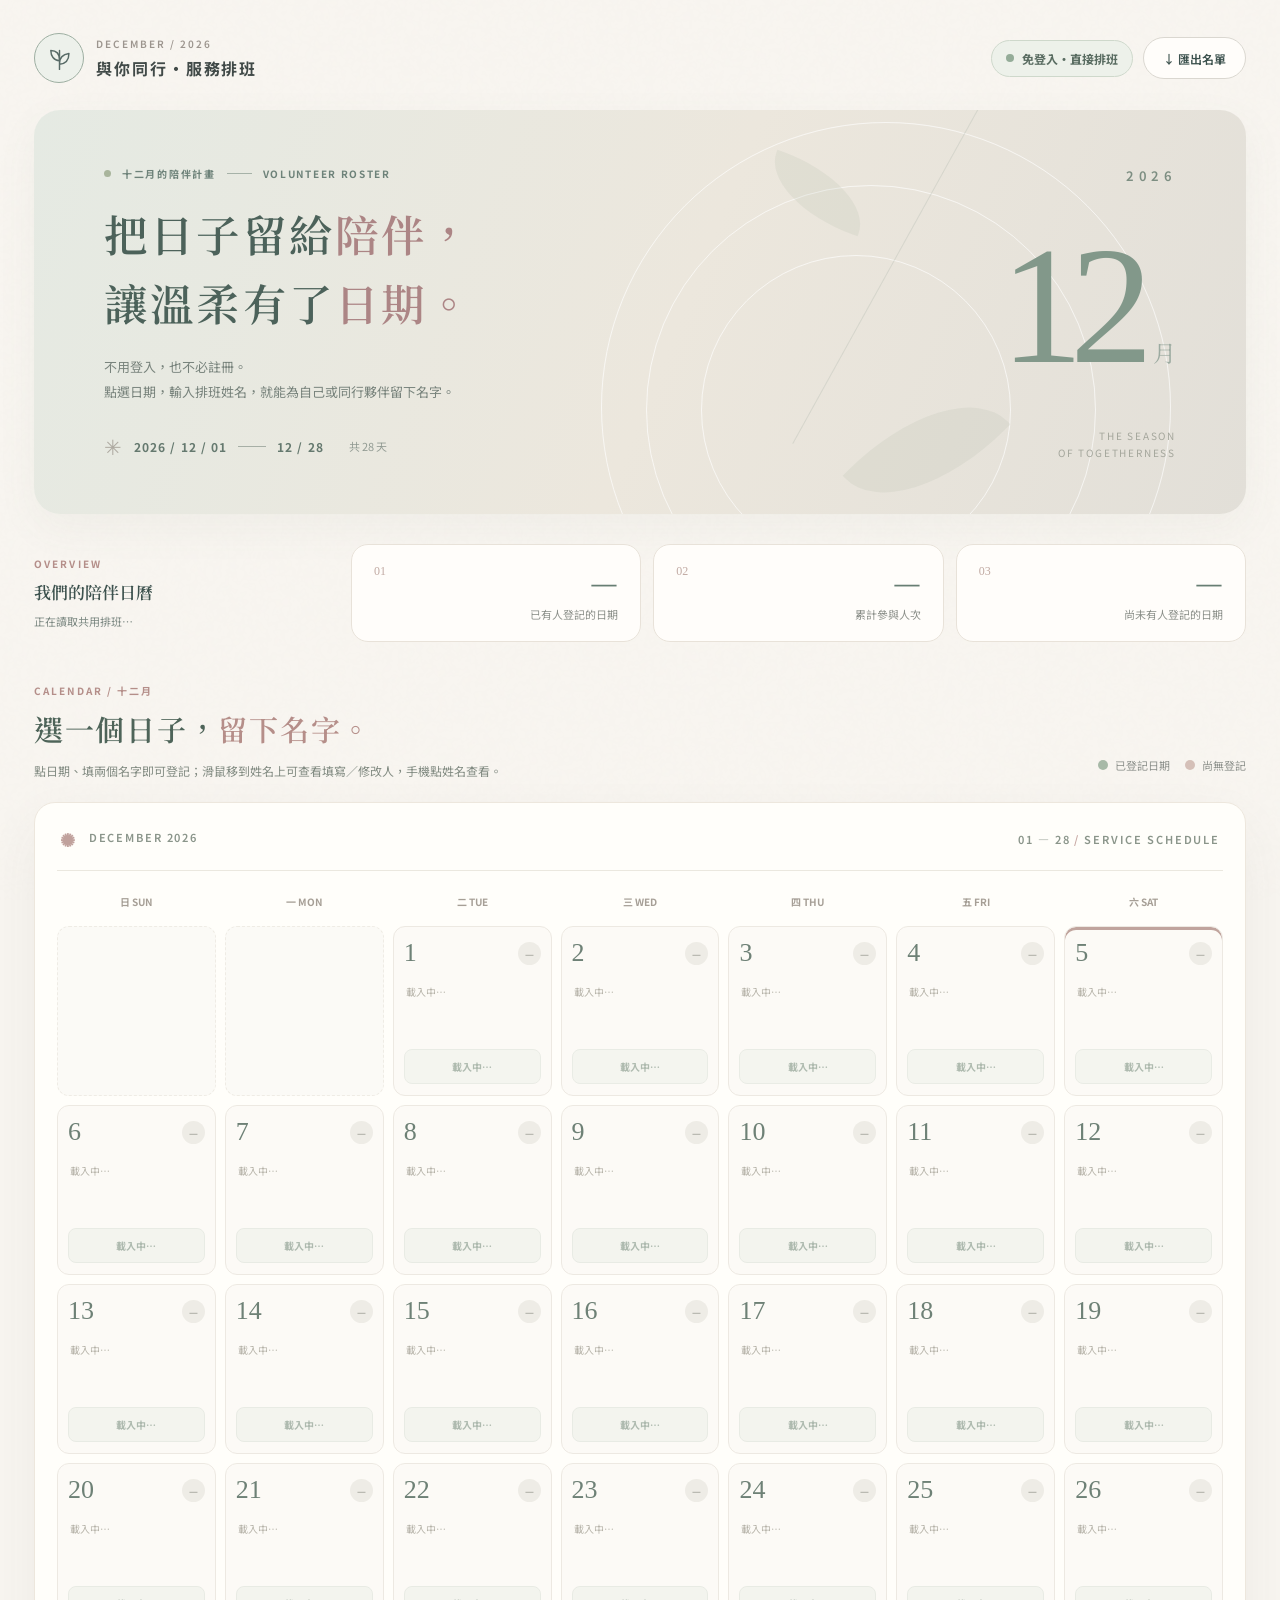
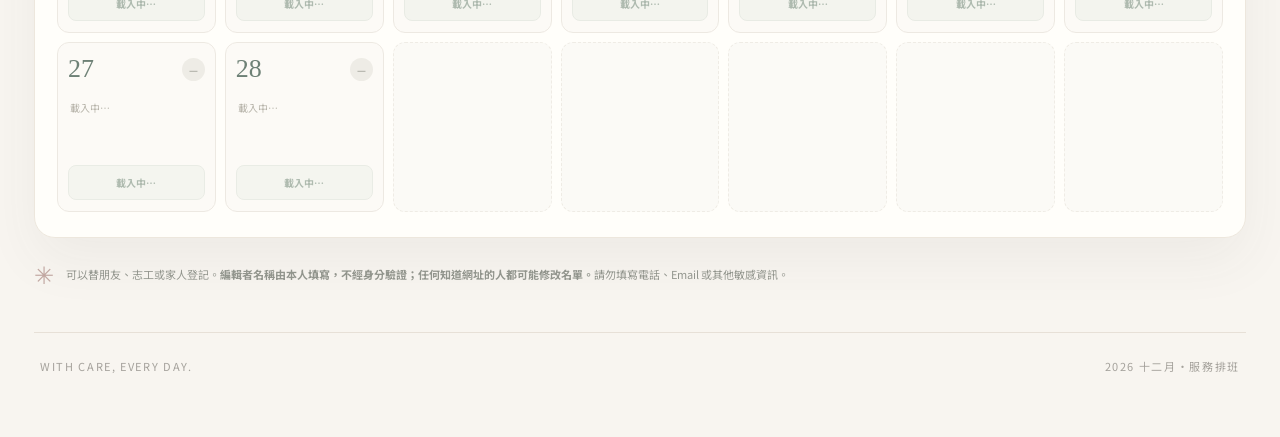
==== commit 0f854f0e: "feat(schedule): connect shared roster to deployed Apps Script" ====
--- a/schedule/index.html
+++ b/schedule/index.html
@@ -78,7 +78,7 @@
   <script>
 /** 免登入共用排班：只需填入公開的 Apps Script /exec 網址。 */
 window.ROSTER_CONFIG = {
-  appsScriptUrl: 'YOUR_GOOGLE_APPS_SCRIPT_WEB_APP_EXEC_URL'
+  appsScriptUrl: 'https://script.google.com/macros/s/AKfycbzAyrVzFHgrjTuFUOGVtimO_qVaa-NZ7dBrp2wIp6twVhT7Z4sJaEGpdH6yplquk3HH/exec'
 };
 
   </script>
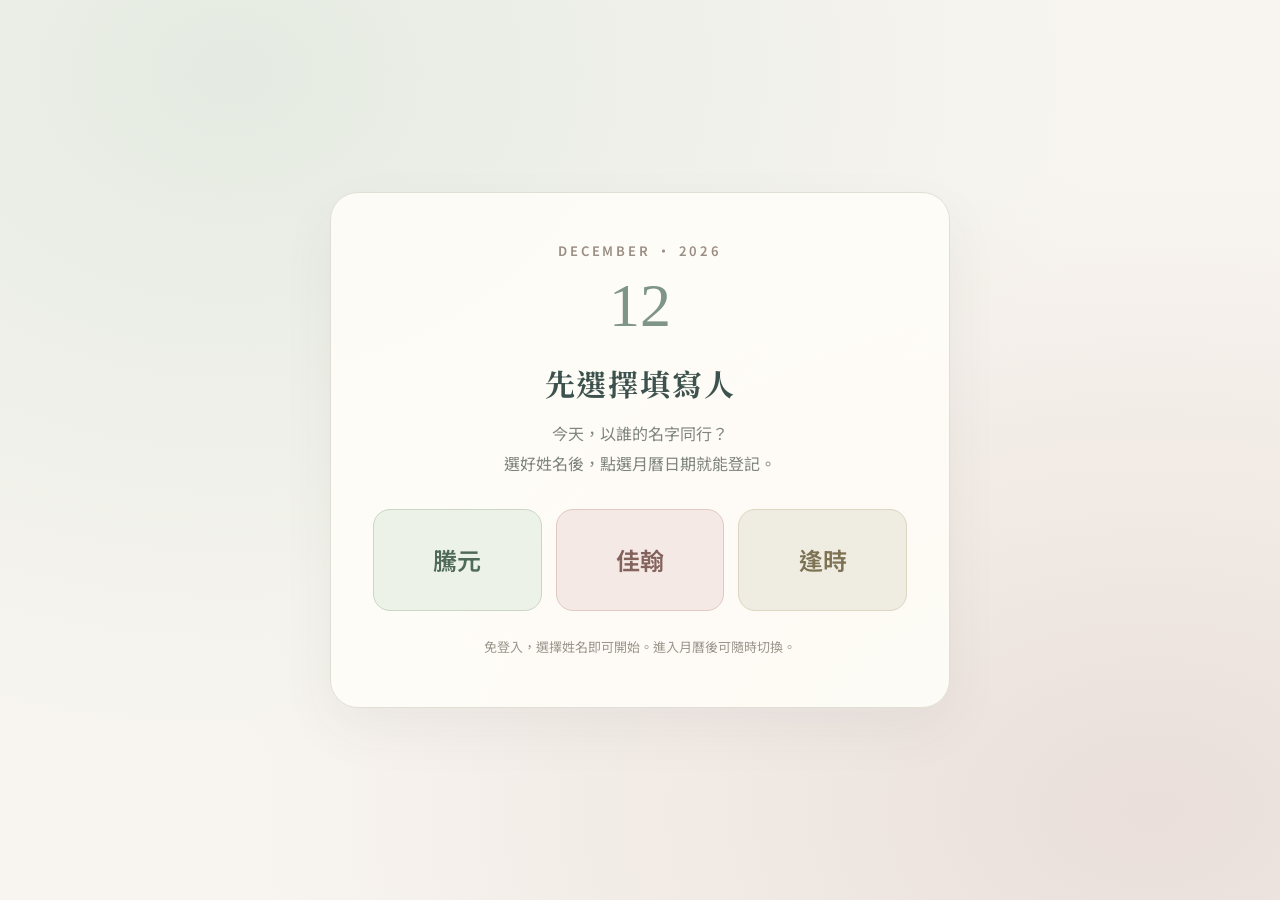
==== commit 39995c83: "feat(schedule): choose a name before direct calendar registration" ====
--- a/schedule/index.html
+++ b/schedule/index.html
@@ -4,7 +4,7 @@
   <meta charset="utf-8">
   <meta name="viewport" content="width=device-width, initial-scale=1, viewport-fit=cover">
   <meta name="theme-color" content="#f5f1ed">
-  <meta name="description" content="2026 年 12 月 1–28 日志工排班桌曆，免登入直接登記，可代替夥伴填寫姓名。">
+  <meta name="description" content="2026 年 12 月 1–28 日志工排班桌曆，先選填寫人，再點日期即可登記的免登入月曆。">
   <title>十二月，與你同行｜服務排班日曆</title>
   <link rel="preconnect" href="https://fonts.googleapis.com">
   <link rel="preconnect" href="https://fonts.gstatic.com" crossorigin>
@@ -29,21 +29,38 @@
 @media(max-width:780px){.no-login-sign{font-size:10px;padding:7px 10px}.account-actions{max-width:none}.site-header{align-items:center}}
 @media(max-width:425px){.no-login-sign{font-size:9px;padding:6px 8px}.account-actions .button{font-size:10px;padding:7px 9px}.identity strong{font-size:11px}}
 
+
+/* 先選姓名，再以七欄月曆直接登記。 */
+body{font-size:16px}.site-shell{max-width:1440px}.button{font-size:14px}
+.name-gate{min-height:100svh;display:grid;place-items:center;padding:30px 20px;background:radial-gradient(ellipse at 18% 8%,#e5ebe2,transparent 58%),radial-gradient(ellipse at 90% 90%,#eadfda,transparent 56%),var(--cream)}
+.gate-card{width:min(620px,100%);text-align:center;border:1px solid #e1dfd4;background:#fffdf8e8;border-radius:28px;padding:48px 42px;box-shadow:var(--shadow)}
+.gate-month{font-family:Georgia,serif;font-size:62px;color:#7e9587;line-height:1}.gate-month small{display:block;font:600 13px 'Noto Sans TC',sans-serif;letter-spacing:.22em;color:#9a8d83;margin-bottom:14px}
+.gate-card h1{font-family:'Noto Serif TC',serif;font-size:30px;letter-spacing:.06em;color:var(--darkest);margin:25px 0 13px}.gate-card p{font-size:16px;line-height:1.9;color:#7e857c;margin:0}
+.name-options{display:grid;grid-template-columns:repeat(3,minmax(0,1fr));gap:14px;margin:30px 0 24px}.name-choice{min-height:102px;border:1px solid #cad6c8;border-radius:17px;background:#edf2e9;color:#4f6a59;font-size:24px;font-weight:600;transition:background .2s,transform .2s}.name-choice:nth-child(2){background:#f4e9e5;border-color:#e1c9c3;color:#84635d}.name-choice:nth-child(3){background:#efece1;border-color:#dcd6c3;color:#7e7254}.name-choice:hover{transform:translateY(-3px);filter:brightness(.97)}.gate-note{font-size:13px!important;color:#9b968c!important}
+.intro{min-height:0;padding:25px 38px;align-items:center}.intro h1{font-size:32px;line-height:1.5;margin:12px 0}.intro p{font-size:14px}.hero-big{font-size:100px}.hero-year,.hero-aside-note{display:none}.hero-meta{margin-top:14px}.hero-aside{min-width:130px}.dashboard{margin:22px 0 25px}.dashboard-caption>span:last-child,.number-card small{font-size:13px}.section-heading h2{font-size:26px}.section-heading p{font-size:14px}
+.actor-toolbar{display:flex;align-items:center;justify-content:space-between;gap:12px;padding:14px 18px;border:1px solid #d3ddcf;border-radius:14px;background:#edf2e9;margin-bottom:16px}.actor-toolbar p{margin:0;font-size:14px;color:#788574;line-height:1.7}.actor-toolbar strong{font-size:19px;color:#47634e;margin:0 8px}.actor-toolbar small{display:block;color:#788574;font-size:13px}.switch-actor{white-space:nowrap}.weekday-row{display:grid}.weekday-row span{font-size:14px;color:#7d887a}.weekday-row span:first-child,.weekday-row span:last-child{color:#b18b85}.weekday-row small{font-size:11px;margin-left:4px}.calendar-grid{grid-template-columns:repeat(7,minmax(0,1fr))}.day-blank{display:block;min-height:150px}.day-cell{padding:0;min-height:150px;overflow:hidden;position:relative;cursor:pointer}.day-cell:hover{transform:none}.day-cell.is-own{background:#e7eee3;border-color:#aebfa7}.day-select{display:flex;flex-direction:column;align-items:stretch;width:100%;min-height:86px;border:0;background:transparent;padding:12px 11px 8px;color:var(--ink);text-align:left;gap:8px}.day-select:disabled{opacity:1;cursor:default}.day-select:not(:disabled):hover{background:#e5ede1}.day-select:focus-visible{outline-offset:-4px}.day-head{margin:0;pointer-events:none}.day-number{font-size:27px}.day-count{font-size:12px}.day-action{display:block;margin:0;padding:0;border:0;background:none;min-height:0;font-size:13px;line-height:1.6;color:#738b72}.day-cell.is-own .day-action{color:#506c51}.day-roster{padding:0 8px 10px;min-height:0;max-height:none;gap:6px;overflow:visible}.calendar-person{border:1px solid #e4d9d0;background:#f4ece6;border-radius:8px;padding:6px;display:flex;align-items:center;justify-content:space-between;gap:4px;min-width:0;cursor:default}.calendar-person.is-current{border-color:#c7d5be;background:#e4eddc}.calendar-person-name{font-size:14px;font-weight:600;overflow-wrap:anywhere;line-height:1.5;color:#74665f;min-width:0}.calendar-edit{font-size:12px;border:0;background:#fffaf4b5;border-radius:5px;color:#6a7b62;padding:5px 4px;min-height:30px;flex:none}.calendar-edit:hover{background:#fff}.calendar-foot{font-size:13px}.calendar-topline{font-size:13px}.legend{font-size:13px}.dialog-note{font-size:14px}.dialog-meta{font-size:12px}.person-form label,.form-message,.tiny-button{font-size:14px}.person-form label small{font-size:12px}.dialog-name{font-size:16px}.no-entries{font-size:14px}.current-editor{font-size:14px;line-height:1.7;color:#71816c;margin-top:12px}.current-editor strong{color:#4a654b}.dialog-roster{max-height:280px}.form-row input{font-size:16px}.form-actions{align-items:center}.text-button{font-size:14px}
+@media(max-width:1180px){.calendar-person{flex-direction:column;align-items:stretch;text-align:center}.calendar-edit{width:100%}}
+@media(max-width:780px){.site-shell{padding:16px 12px 28px}.site-header{gap:10px;flex-wrap:wrap;padding-bottom:18px}.intro{padding:22px}.intro h1{font-size:27px}.intro p{font-size:14px}.numbers{gap:6px}.number-card{padding:12px 8px}.number-card small{font-size:12px}.dashboard-caption{margin-bottom:12px}.section-heading{margin-bottom:14px}.section-heading p{font-size:14px}.actor-toolbar{padding:12px;align-items:center}.actor-toolbar strong{font-size:18px;margin:0 4px}.actor-toolbar small{font-size:12px}.actor-toolbar .button{font-size:13px;padding:9px 10px}.calendar-paper{padding:10px 6px 12px;border-radius:16px}.calendar-grid,.weekday-row{grid-template-columns:repeat(7,minmax(0,1fr));gap:4px}.weekday-row{display:grid;margin-bottom:6px}.weekday-row span{font-size:14px;padding:6px 0}.weekday-row small{display:none}.day-blank{display:block;min-height:132px;border-radius:7px}.day-cell{min-height:132px;padding:0;border-radius:7px}.day-select{min-height:78px;padding:8px 4px 6px;gap:6px}.day-head{display:block}.day-number{font-size:23px}.day-count{display:block;background:none;padding:0;font-size:11px;margin-top:3px}.day-action{font-size:11px;min-height:18px}.mobile-day{display:none}.day-roster{padding:0 3px 6px;gap:4px}.calendar-person{padding:4px 2px;border-radius:5px;gap:3px}.calendar-person-name{font-size:14px}.calendar-edit{font-size:12px;min-height:30px;padding:4px 0}.calendar-topline{font-size:12px;letter-spacing:.04em;padding:5px 2px 12px;margin-bottom:8px}.calendar-topline span:last-child{font-size:11px}.calendar-foot{font-size:12px;align-items:flex-start}.legend{font-size:12px}.no-login-sign{font-size:12px}.account-actions .button{font-size:12px}.form-row{flex-direction:column}.form-row .button{width:100%}}
+@media(max-width:425px){.site-shell{padding:12px 8px 24px}.gate-card{padding:35px 20px}.gate-card h1{font-size:26px}.name-options{gap:8px}.name-choice{font-size:22px;min-height:88px}.intro{padding:19px}.intro h1{font-size:25px}.calendar-grid,.weekday-row{gap:3px}.calendar-paper{padding:8px 4px 10px}.day-number{font-size:21px}.day-cell,.day-blank{min-height:128px}.day-select{padding-left:3px;padding-right:3px}.day-action{font-size:10px}.actor-toolbar{padding:10px;gap:5px}.actor-toolbar p{font-size:13px}.actor-toolbar strong{font-size:17px}.actor-toolbar .button{font-size:12px;padding:8px}.identity strong{font-size:13px}.identity small{font-size:10px}.calendar-topline span:last-child{font-size:10px}.dialog-row{flex-direction:column;align-items:stretch}.dialog-actions{justify-content:flex-end}.dialog-top h3{font-size:23px}.dialog-meta{font-size:12px}.number-card small{font-size:11px}.number-card strong{font-size:25px}}
+
   </style>
 
 </head>
 <body>
   <div class="page-grain" aria-hidden="true"></div>
-  <div class="site-shell">
+  <section id="nameGate" class="name-gate" aria-labelledby="gateTitle">
+    <div class="gate-card"><div class="gate-month" aria-hidden="true"><small>DECEMBER · 2026</small>12</div><h1 id="gateTitle">先選擇填寫人</h1><p>今天，以誰的名字同行？<br>選好姓名後，點選月曆日期就能登記。</p><div class="name-options" aria-label="選擇填寫人"><button class="name-choice" type="button" data-actor="騰元">騰元</button><button class="name-choice" type="button" data-actor="佳翰">佳翰</button><button class="name-choice" type="button" data-actor="逢時">逢時</button></div><p class="gate-note">免登入，選擇姓名即可開始。進入月曆後可隨時切換。</p></div>
+  </section>
+  <div id="rosterPage" class="site-shell" hidden>
     <header class="site-header">
       <a class="identity" href="./" aria-label="排班網站首頁"><span class="identity-icon" aria-hidden="true"><svg viewBox="0 0 40 40" width="29" height="29" fill="none"><path d="M20 35V9M20 23C12 23 8 16 8 9c9 0 12 5 12 13M20 27c0-8 5-13 13-14 0 8-4 14-13 15" stroke="currentColor" stroke-width="2" stroke-linecap="round" stroke-linejoin="round"/></svg></span><span><small>DECEMBER / 2026</small><strong>與你同行・服務排班</strong></span></a>
-      <div class="account-actions"><span class="no-login-sign"><span class="no-login-dot"></span> 免登入・直接排班</span><button class="button button-outline" id="exportButton" type="button">↓ 匯出名單</button></div>
+      <div class="account-actions"><span class="no-login-sign"><span class="no-login-dot"></span> 免登入・直接排班</span><button class="button button-outline" id="exportButton" type="button">匯出名單</button></div>
     </header>
 
     <main>
       <section class="intro" aria-labelledby="pageTitle">
         <div class="hero-pattern" aria-hidden="true"><span class="ring ring-one"></span><span class="ring ring-two"></span><span class="ring ring-three"></span><span class="stem"></span><span class="botanical botanical-a"></span><span class="botanical botanical-b"></span></div>
-        <div class="intro-copy"><div class="kicker"><span class="kicker-dot"></span> 十二月的陪伴計畫 <span class="kicker-rule"></span> VOLUNTEER ROSTER</div><h1 id="pageTitle">把日子留給<span>陪伴，</span><br>讓溫柔有了<span>日期。</span></h1><p>不用登入，也不必註冊。<br>點選日期，輸入排班姓名，就能為自己或同行夥伴留下名字。</p><div class="hero-meta"><span class="meta-leaf">✳</span><strong>2026 / 12 / 01</strong><span class="meta-dash"></span><strong>12 / 28</strong><span class="meta-caption">共 28 天</span></div></div>
+        <div class="intro-copy"><div class="kicker"><span class="kicker-dot"></span> 十二月的陪伴計畫 <span class="kicker-rule"></span> VOLUNTEER ROSTER</div><h1 id="pageTitle">把日子留給<span>陪伴，</span><br>讓溫柔有了<span>日期。</span></h1><p>不用登入，也不必註冊。<br>先選姓名，再點選日期，為陪伴留下位置。</p><div class="hero-meta"><span class="meta-leaf">✳</span><strong>2026 / 12 / 01</strong><span class="meta-dash"></span><strong>12 / 28</strong><span class="meta-caption">共 28 天</span></div></div>
         <div class="hero-aside"><div class="hero-year">2026</div><div class="hero-big">12<span>月</span></div><div class="hero-aside-note">THE SEASON<br>OF TOGETHERNESS</div></div>
       </section>
 
@@ -62,9 +79,10 @@
       </section>
 
       <section class="calendar-section" aria-labelledby="calendarTitle">
-        <div class="section-heading"><div class="section-title"><span class="overline">CALENDAR / 十二月</span><h2 id="calendarTitle">選一個日子，<em>留下名字。</em></h2><p>點日期、填兩個名字即可登記；滑鼠移到姓名上可查看填寫／修改人，手機點姓名查看。</p></div><div class="legend"><span><i class="legend-own"></i>已登記日期</span><span><i class="legend-other"></i>尚無登記</span></div></div>
-        <div class="calendar-paper"><div class="calendar-topline"><span><span class="calendar-top-icon">✺</span> DECEMBER 2026</span><span>01 — 28 <span class="topline-mid">/</span> SERVICE SCHEDULE</span></div><div class="weekday-row" aria-hidden="true"><span>日 SUN</span><span>一 MON</span><span>二 TUE</span><span>三 WED</span><span>四 THU</span><span>五 FRI</span><span>六 SAT</span></div><div id="calendar" class="calendar-grid" aria-live="polite"></div></div>
-        <div class="calendar-foot"><span class="foot-flower">✳</span><p>可以替朋友、志工或家人登記。<strong>編輯者名稱由本人填寫，不經身分驗證；任何知道網址的人都可能修改名單。</strong>請勿填寫電話、Email 或其他敏感資訊。</p></div>
+        <div class="section-heading"><div class="section-title"><span class="overline">CALENDAR / 十二月</span><h2 id="calendarTitle" tabindex="-1">選一個日子，<em>留下名字。</em></h2><p>點選日期即可登記目前姓名；需要調整時，按姓名旁的「修改」。</p></div><div class="legend"><span><i class="legend-own"></i>已登記日期</span><span><i class="legend-other"></i>尚無登記</span></div></div>
+        <div class="actor-toolbar"><p>目前填寫人 <strong id="currentActorName"></strong><small>點日期，直接登記這個姓名</small></p><button id="switchActor" class="button button-outline switch-actor" type="button">切換填寫人</button></div>
+        <div class="calendar-paper"><div class="calendar-topline"><span><span class="calendar-top-icon">✺</span> DECEMBER 2026</span><span>01 — 28 <span class="topline-mid">/</span> SERVICE SCHEDULE</span></div><div class="weekday-row" aria-hidden="true"><span>日<small>SUN</small></span><span>一<small>MON</small></span><span>二<small>TUE</small></span><span>三<small>WED</small></span><span>四<small>THU</small></span><span>五<small>FRI</small></span><span>六<small>SAT</small></span></div><div id="calendar" class="calendar-grid" aria-live="polite"></div></div>
+        <div class="calendar-foot"><span class="foot-flower">✳</span><p>先選姓名，再點日期即可登記。<strong>編輯者名稱由本人填寫，不經身分驗證；任何知道網址的人都可能修改名單。</strong>請勿填寫電話、Email 或其他敏感資訊。</p></div>
       </section>
     </main>
 
@@ -72,7 +90,7 @@
   </div>
 
   <div id="hoverInfo" class="hover-info" role="tooltip" hidden></div>
-  <div id="dialogBackdrop" class="dialog-backdrop" hidden><section class="edit-dialog" role="dialog" aria-modal="true" aria-labelledby="dialogHeading"><div class="dialog-top"><div><span id="dialogSubtitle" class="overline">DECEMBER 2026</span><h3 id="dialogHeading">12 月 1 日</h3></div><button id="closeDialog" class="close-button" type="button" aria-label="關閉">×</button></div><div class="dialog-body"><div class="dialog-note">免登入即可登記與修改。<strong>「填寫人」是自行輸入的姓名，無法核實真實身分。</strong></div><div id="dialogRoster" class="dialog-roster"></div><form id="personForm" class="person-form"><input type="hidden" id="editingId"><label for="actorName">誰來填寫？<small>輸入操作人的姓名，下次會自動帶入</small></label><div class="form-row actor-form-row"><input id="actorName" type="text" maxlength="40" autocomplete="name" placeholder="例如：小美（填寫人）" required></div><label for="participantName"><span id="formLabel">新增排班姓名</span><small>最多 40 字，可代替他人登記</small></label><div class="form-row"><input id="participantName" type="text" maxlength="40" autocomplete="off" placeholder="請輸入登記姓名" required><button id="saveButton" class="button button-primary" type="submit">＋ 確認登記</button></div><div class="form-actions"><button id="cancelEdit" class="text-button" type="button" hidden>取消修改</button><span id="formMessage" class="form-message" role="status"></span></div></form></div></section></div>
+  <div id="dialogBackdrop" class="dialog-backdrop" hidden><section class="edit-dialog" role="dialog" aria-modal="true" aria-labelledby="dialogHeading"><div class="dialog-top"><div><span class="overline">DECEMBER 2026</span><h3 id="dialogHeading">修改排班</h3></div><button id="closeDialog" class="close-button" type="button" aria-label="關閉">×</button></div><div class="dialog-body"><div class="dialog-note">可修改登記姓名或取消登記。<strong>填寫人姓名為自行選擇，未經身分驗證。</strong></div><div class="current-editor">本次修改人：<strong id="dialogActor"></strong></div><div id="dialogRoster" class="dialog-roster"></div><form id="personForm" class="person-form" hidden><input type="hidden" id="editingId"><label for="participantName">修改排班姓名<small>最多 40 字</small></label><div class="form-row"><input id="participantName" type="text" maxlength="40" autocomplete="off" placeholder="請輸入登記姓名" required><button id="saveButton" class="button button-primary" type="submit">儲存修改</button></div><div class="form-actions"><button id="cancelEdit" class="text-button" type="button">放棄修改</button><span id="formMessage" class="form-message" role="status"></span></div></form></div></section></div>
   <div id="toast" class="toast" role="status" aria-live="polite"></div>
   <iframe id="gasBridge" title="排班資料連線" hidden aria-hidden="true"></iframe>
   <script>
@@ -84,16 +102,17 @@
   </script>
   <script>
 /* 12 月排班桌曆｜免登入 + Google Sheets / Apps Script。編輯人為自行填寫，非身分驗證。 */
-'use strict';
+"use strict";
 const CFG=window.ROSTER_CONFIG||{};
 const ONLINE=/^https:\/\/script\.google\.com\/macros\/s\/[a-zA-Z0-9_-]+\/exec$/.test(CFG.appsScriptUrl||'');
 const DEMO=!ONLINE;
 const $=id=>document.getElementById(id);
 const weekdays=['日','一','二','三','四','五','六'];
+const actorNames=['騰元','佳翰','逢時'];
 const safeGet=(key,fallback='')=>{try{return localStorage.getItem(key)||fallback;}catch{return fallback;}};
 const safeSet=(key,value)=>{try{localStorage.setItem(key,value);}catch{}};
 const sample=()=>{try{const e=JSON.parse(safeGet('morandi-roster-preview-v3','[]'));return Array.isArray(e)?e:[];}catch{return []}};
-let entries=DEMO?sample():[],loaded=DEMO,selectedDate=null,saving=false,lastFocus=null,toastHandle=null,lastSync='';
+let entries=DEMO?sample():[],loaded=DEMO,selectedActor='',selectedDate=null,saving=false,lastFocus=null,toastHandle=null,lastSync='',mutationVersion=0;
 let ready=false,bridgeOrigin=null,bridgeWindow=null,bridgeSession=null,bridgeNonce=null,bridgeSeq=0;
 const pending=new Map();
 const dateOf=d=>`2026-12-${String(d).padStart(2,'0')}`;
@@ -105,53 +124,85 @@
 function toast(msg,bad=false){const e=$('toast');e.textContent=msg;e.classList.toggle('error',bad);e.classList.add('visible');clearTimeout(toastHandle);toastHandle=setTimeout(()=>e.classList.remove('visible'),3500);}
 function error(msg=''){$('errorBanner').hidden=!msg;$('errorBanner').textContent=msg;}
 function persist(){if(DEMO)safeSet('morandi-roster-preview-v3',JSON.stringify(entries));}
-function actorDetails(item){return `排班：${item.participantName}\n填寫人（自填）：${item.ownerName||'未提供'}\n登記時間：${fmt(item.createdAt)}\n最後修改人（自填）：${item.editorName||'未提供'}\n修改時間：${fmt(item.updatedAt)}\n＊操作人姓名未經驗證`}
+function actorDetails(item){return `排班：${item.participantName}\n填寫人（自選）：${item.ownerName||'未提供'}\n登記時間：${fmt(item.createdAt)}\n最後修改人（自選）：${item.editorName||'未提供'}\n修改時間：${fmt(item.updatedAt)}\n＊姓名未經驗證`;}
 function hover(ev,item){if(matchMedia('(hover:none)').matches)return;const tip=$('hoverInfo');tip.textContent=actorDetails(item);tip.hidden=false;const r=ev.currentTarget.getBoundingClientRect();const x=ev.clientX||r.left,y=ev.clientY||r.top;tip.style.left=Math.max(8,Math.min(x+14,innerWidth-tip.offsetWidth-10))+'px';tip.style.top=Math.max(8,Math.min(y+12,innerHeight-tip.offsetHeight-12))+'px';}
 function clearTip(){$('hoverInfo').hidden=true;}
+function chooseActor(name){if(saving||!actorNames.includes(name))return;closeDialog();selectedActor=name;$('currentActorName').textContent=name;$('nameGate').hidden=true;$('rosterPage').hidden=false;render();$('calendarTitle').focus();}
+function switchActor(){if(saving)return;closeDialog();$('rosterPage').hidden=true;$('nameGate').hidden=false;document.querySelector(`[data-actor="${selectedActor}"]`)?.focus();}
 function status(){
  $('demoBanner').hidden=!DEMO;
  $('statusText').textContent=DEMO?'本機示範・尚未多人共用':!loaded?'正在讀取共用排班…':`已連接 Google 試算表${lastSync?'・更新於 '+lastSync:''}`;
  if(!loaded){for(const x of ['daysCount','peopleCount','myCount'])$(x).textContent='—';return;}
- const rows=entries.filter(x=>validDate(x.date));const days=new Set(rows.map(x=>x.date));
+ const rows=entries.filter(x=>validDate(x.date)),days=new Set(rows.map(x=>x.date));
  $('daysCount').textContent=String(days.size);$('peopleCount').textContent=String(rows.length);$('myCount').textContent=String(28-days.size);
 }
 function calendar(){
- const root=$('calendar');root.replaceChildren();const start=new Date(2026,11,1,12).getDay();if(innerWidth>780)for(let i=0;i<start;i++)root.append(el('div','day-blank'));
+ const root=$('calendar');root.replaceChildren();const start=new Date(2026,11,1,12).getDay();
+ for(let i=0;i<start;i++){const blank=el('div','day-blank');blank.setAttribute('aria-hidden','true');root.append(blank);}
  const today=new Date();
  for(let d=1;d<=28;d++){
   const date=dateOf(d),list=loaded?entries.filter(x=>x.date===date).sort((a,b)=>a.participantName.localeCompare(b.participantName,'zh-Hant')):[];
-  const box=el('article','day-cell'+(list.length?' has-own':'')+(today.getFullYear()===2026&&today.getMonth()===11&&today.getDate()===d?' today':''));
-  const heading=el('div','day-head'),number=el('div');number.append(el('span','day-number',String(d)),el('span','mobile-day','週'+weekdays[new Date(2026,11,d,12).getDay()]));heading.append(number,el('span','day-count',loaded?list.length+' 人':'—'));box.append(heading);
+  const mine=list.some(x=>x.participantName===selectedActor);
+  const box=el('article','day-cell'+(list.length?' has-own':'')+(mine?' is-own':'')+(today.getFullYear()===2026&&today.getMonth()===11&&today.getDate()===d?' today':''));
+  const select=el('button','day-select');select.type='button';select.disabled=!loaded||!selectedActor||saving||mine;
+  select.setAttribute('aria-label',`${mine?selectedActor+'已登記':'登記 '+selectedActor}：${dayLabel(date)}`);
+  const heading=el('span','day-head');heading.append(el('span','day-number',String(d)),el('span','day-count',loaded?list.length+' 人':'—'));
+  select.append(heading,el('span','day-action',!loaded?'載入中':saving?'儲存中':mine?'已登記':'＋ 登記'));
+  select.addEventListener('click',()=>quickAdd(date));box.append(select);
   const roster=el('div','day-roster');roster.setAttribute('aria-label',dayLabel(date)+'排班名單');
-  if(!loaded)roster.append(el('span','empty-day','載入中…'));
-  else if(!list.length)roster.append(el('span','empty-day','等待第一位夥伴'));
-  else for(const item of list){const chip=el('button','person-chip',item.participantName);chip.type='button';chip.setAttribute('aria-label',`查看 ${item.participantName} 的編輯資訊`);chip.addEventListener('pointerenter',e=>hover(e,item));chip.addEventListener('pointermove',e=>hover(e,item));chip.addEventListener('pointerleave',clearTip);chip.addEventListener('blur',clearTip);chip.addEventListener('focus',e=>hover(e,item));chip.addEventListener('click',()=>openDialog(date,item.id));roster.append(chip);}
-  box.append(roster);const button=el('button','day-action',loaded?'+ 登記／查看':'載入中…');button.type='button';button.disabled=!loaded;button.addEventListener('click',()=>openDialog(date));box.append(button);root.append(box);
+  for(const item of list){
+   const row=el('div','calendar-person'+(item.participantName===selectedActor?' is-current':'')),name=el('span','calendar-person-name',item.participantName),edit=el('button','calendar-edit','修改');
+   edit.type='button';edit.disabled=saving;edit.setAttribute('aria-label',`修改 ${dayLabel(date)} 的 ${item.participantName}`);
+   edit.addEventListener('click',event=>{event.stopPropagation();openDialog(date,item.id);});
+   name.title=actorDetails(item);name.addEventListener('pointerenter',e=>hover(e,item));name.addEventListener('pointermove',e=>hover(e,item));name.addEventListener('pointerleave',clearTip);
+   row.append(name,edit);roster.append(row);
+  }
+  box.addEventListener('click',event=>{if(!event.target.closest('button,.calendar-person'))quickAdd(date);});
+  box.append(roster);root.append(box);
  }
- if(innerWidth>780){for(let i=(7-(start+28)%7)%7;i>0;i--)root.append(el('div','day-blank'));}
-}
-function render(){status();calendar();if(selectedDate)dialogRoster();}
-function resetForm(){$('editingId').value='';$('participantName').value='';$('formLabel').textContent='新增排班姓名';$('saveButton').textContent='＋ 確認登記';$('cancelEdit').hidden=true;$('formMessage').textContent='';}
-function openDialog(date,id){if(!loaded||!validDate(date))return;selectedDate=date;lastFocus=document.activeElement;clearTip();$('dialogHeading').textContent=dayLabel(date);$('dialogBackdrop').hidden=false;document.body.classList.add('dialog-open');resetForm();$('actorName').value=safeGet('morandi-roster-actor','');dialogRoster();if(id){const row=entries.find(x=>x.date===date&&x.id===id);if(row)$('formMessage').textContent='最後修改：'+(row.editorName||'未提供')+'／'+fmt(row.updatedAt);}$('closeDialog').focus();}
-function closeDialog(){selectedDate=null;$('dialogBackdrop').hidden=true;document.body.classList.remove('dialog-open');clearTip();if(lastFocus?.isConnected)lastFocus.focus();}
-function editEntry(item){$('editingId').value=item.id;$('participantName').value=item.participantName;$('formLabel').textContent='修改排班姓名';$('saveButton').textContent='儲存修改';$('cancelEdit').hidden=false;$('formMessage').textContent='修改人將記錄為「填寫人」欄位輸入的姓名';$('participantName').focus();}
-function dialogRoster(){if(!selectedDate)return;const host=$('dialogRoster');host.replaceChildren();const list=entries.filter(x=>x.date===selectedDate);if(!list.length){host.append(el('div','no-entries','這一天還沒有人登記，歡迎留下名字。'));return;}
- for(const item of list){const row=el('div','dialog-row'),info=el('div');info.style.minWidth='0';info.append(el('div','dialog-name',item.participantName),el('div','dialog-meta','填寫人（自填）：'+(item.ownerName||'未提供')+'・'+fmt(item.createdAt)),el('div','dialog-meta','最後修改（自填）：'+(item.editorName||'未提供')+'・'+fmt(item.updatedAt)));const act=el('div','dialog-actions'),edit=el('button','tiny-button','修改'),remove=el('button','tiny-button danger','取消');edit.type=remove.type='button';edit.addEventListener('click',()=>editEntry(item));remove.addEventListener('click',()=>deleteEntry(item));act.append(edit,remove);row.append(info,act);host.append(row);}}
+ for(let i=(7-(start+28)%7)%7;i>0;i--){const blank=el('div','day-blank');blank.setAttribute('aria-hidden','true');root.append(blank);}
+}
+function render(){status();calendar();$('switchActor').disabled=saving;if(selectedDate)dialogRoster();$('saveButton').disabled=saving;$('cancelEdit').disabled=saving;$('closeDialog').disabled=saving;}
+function resetForm(){$('editingId').value='';$('participantName').value='';$('formMessage').textContent='';$('personForm').hidden=true;}
+function openDialog(date,id){if(saving||!loaded||!selectedActor||!validDate(date))return;selectedDate=date;lastFocus=document.activeElement;clearTip();$('dialogHeading').textContent=dayLabel(date);$('dialogActor').textContent=selectedActor;$('dialogBackdrop').hidden=false;document.body.classList.add('dialog-open');resetForm();dialogRoster();const item=entries.find(x=>x.id===id&&x.date===date);if(item)editEntry(item);else $('closeDialog').focus();}
+function closeDialog(){if(saving)return;selectedDate=null;$('dialogBackdrop').hidden=true;document.body.classList.remove('dialog-open');clearTip();if(lastFocus?.isConnected)lastFocus.focus();}
+function editEntry(item){if(saving)return;$('editingId').value=item.id;$('participantName').value=item.participantName;$('personForm').hidden=false;$('formMessage').textContent='修改人：'+selectedActor;$('participantName').focus();}
+function dialogRoster(){if(!selectedDate)return;const host=$('dialogRoster');host.replaceChildren();const list=entries.filter(x=>x.date===selectedDate);if(!list.length){host.append(el('div','no-entries','這一天已沒有登記。關閉後可點日期重新登記。'));return;}
+ for(const item of list){const row=el('div','dialog-row'),info=el('div');info.style.minWidth='0';info.append(el('div','dialog-name',item.participantName),el('div','dialog-meta','填寫人（自選）：'+(item.ownerName||'未提供')+'・'+fmt(item.createdAt)),el('div','dialog-meta','最後修改（自選）：'+(item.editorName||'未提供')+'・'+fmt(item.updatedAt)));const act=el('div','dialog-actions'),edit=el('button','tiny-button','修改姓名'),remove=el('button','tiny-button danger','取消登記');edit.type=remove.type='button';edit.disabled=remove.disabled=saving;edit.addEventListener('click',()=>editEntry(item));remove.addEventListener('click',()=>deleteEntry(item));act.append(edit,remove);row.append(info,act);host.append(row);}}
 function nameCheck(v){const name=tidy(v);if(!name||[...name].length>40||/[\x00-\x1f\x7f]/.test(name)||/^[=+\-@]/.test(name))throw new Error('姓名必須為 1–40 字，不能以 = + - @ 開頭');return name;}
-async function saveEntry(ev){ev.preventDefault();if(saving||!loaded||!selectedDate)return;let participant,actor;try{participant=nameCheck($('participantName').value);actor=nameCheck($('actorName').value);}catch(e){$('formMessage').textContent=e.message;return;}
- const editId=$('editingId').value,old=entries.find(x=>x.id===editId);if(editId&&(!old||old.date!==selectedDate)){toast('找不到要修改的紀錄',true);return;}
- if(entries.some(x=>x.date===selectedDate&&x.id!==editId&&tidy(x.participantName).toLocaleLowerCase()===participant.toLocaleLowerCase())){$('formMessage').textContent='這一天已有相同姓名，請先確認是否重複';return;}
- saving=true;$('saveButton').disabled=true;$('formMessage').textContent='儲存中…';error('');
- try{let list;if(DEMO){const time=new Date().toISOString();if(editId){Object.assign(old,{participantName:participant,editorName:actor,updatedAt:time});}else{entries.push({id:'local-'+Date.now()+'-'+Math.floor(Math.random()*1e6),date:selectedDate,participantName:participant,ownerName:actor,editorName:actor,createdAt:time,updatedAt:time});}persist();list=entries;}else{const reply=await request(editId?'update':'add',editId?{id:editId,participantName:participant,actorName:actor}:{date:selectedDate,participantName:participant,actorName:actor});list=reply.entries||[];}
- entries=list;lastSync='剛剛';safeSet('morandi-roster-actor',actor);resetForm();render();toast((editId?'已修改':'已登記')+'：'+participant+(DEMO?'（僅此裝置）':''));}
- catch(e){error('儲存失敗：'+e.message);$('formMessage').textContent=e.message;toast('無法儲存，請檢查連線',true);}finally{saving=false;$('saveButton').disabled=false;}
-}
-async function deleteEntry(item){if(saving)return;let actor;try{actor=nameCheck($('actorName').value);}catch(e){$('formMessage').textContent='請先填寫「誰來填寫」，再取消登記';$('actorName').focus();return;}
- if(!confirm(`確定取消 ${dayLabel(item.date)} 的「${item.participantName}」嗎？\n操作人：${actor}`))return;
- saving=true;error('');try{if(DEMO){entries=entries.filter(x=>x.id!==item.id);persist();}else{const res=await request('delete',{id:item.id,actorName:actor});entries=res.entries||[];}safeSet('morandi-roster-actor',actor);lastSync='剛剛';if($('editingId').value===item.id)resetForm();render();toast('已取消登記'+(DEMO?'（僅此裝置）':''));}
- catch(e){error('取消失敗：'+e.message);toast('取消失敗',true);}finally{saving=false;}}
+async function quickAdd(date){
+ if(saving||!loaded||!selectedActor||!validDate(date))return;
+ const actor=selectedActor;
+ if(entries.some(x=>x.date===date&&x.participantName===actor)){toast(actor+'這一天已登記');return;}
+ saving=true;mutationVersion++;render();error('');let resync=false;
+ try{
+  if(DEMO){const time=new Date().toISOString();entries.push({id:'local-'+crypto.randomUUID(),date,participantName:actor,ownerName:actor,editorName:actor,createdAt:time,updatedAt:time});persist();}
+  else{const reply=await request('add',{date,participantName:actor,actorName:actor});entries=reply.entries||[];}
+  lastSync='剛剛';toast(`已登記：${actor}・12 月 ${Number(date.slice(-2))} 日`+(DEMO?'（僅此裝置）':''));
+ }catch(e){resync=true;if(e.message.includes('同一天已有相同姓名'))toast(actor+'這一天已登記');else{error('登記未確認：'+e.message+'。請先確認月曆結果再重試。');toast('請先確認登記結果',true);}}
+ finally{saving=false;render();if(resync&&ONLINE)refresh();}
+}
+async function saveEntry(ev){
+ ev.preventDefault();if(saving||!loaded||!selectedDate||!selectedActor)return;
+ const editId=$('editingId').value,old=entries.find(x=>x.id===editId),actor=selectedActor;let participant;
+ if(!old||old.date!==selectedDate){$('formMessage').textContent='找不到這筆登記，可能已被取消';return;}
+ try{participant=nameCheck($('participantName').value);}catch(e){$('formMessage').textContent=e.message;return;}
+ if(entries.some(x=>x.date===selectedDate&&x.id!==editId&&tidy(x.participantName).toLocaleLowerCase()===participant.toLocaleLowerCase())){$('formMessage').textContent='這一天已有相同姓名';return;}
+ saving=true;mutationVersion++;render();$('formMessage').textContent='儲存中…';error('');
+ try{if(DEMO){Object.assign(old,{participantName:participant,editorName:actor,updatedAt:new Date().toISOString()});persist();}else{const reply=await request('update',{id:editId,participantName:participant,actorName:actor});entries=reply.entries||[];}lastSync='剛剛';resetForm();toast('已修改：'+participant);}
+ catch(e){error('修改失敗：'+e.message);$('formMessage').textContent=e.message;toast('修改未完成，請確認連線',true);}
+ finally{saving=false;render();}
+}
+async function deleteEntry(item){
+ if(saving||!selectedActor)return;const actor=selectedActor;
+ if(!confirm(`確定取消 ${dayLabel(item.date)} 的「${item.participantName}」嗎？\n修改人：${actor}`))return;
+ saving=true;mutationVersion++;render();error('');
+ try{if(DEMO){entries=entries.filter(x=>x.id!==item.id);persist();}else{const reply=await request('delete',{id:item.id,actorName:actor});entries=reply.entries||[];}lastSync='剛剛';if($('editingId').value===item.id)resetForm();toast('已取消登記');}
+ catch(e){error('取消失敗：'+e.message);toast('取消未完成',true);}
+ finally{saving=false;render();}
+}
 function csvCell(v){let x=String(v??'');if(/^\s*[=+\-@\t\r]/.test(x))x="'"+x;return '"'+x.replace(/"/g,'""')+'"';}
-function exportCsv(){if(!loaded)return;const head=['日期','星期','排班姓名','填寫人（自填）','建立時間','最後修改人（自填）','修改時間'];const data=[head,...entries.filter(x=>validDate(x.date)).sort((a,b)=>a.date.localeCompare(b.date)).map(x=>[x.date,'星期'+weekdays[new Date(2026,11,Number(x.date.slice(-2)),12).getDay()],x.participantName,x.ownerName,fmt(x.createdAt),x.editorName,fmt(x.updatedAt)])];const blob=new Blob(['\ufeff'+data.map(row=>row.map(csvCell).join(',')).join('\r\n')],{type:'text/csv;charset=utf-8'});const url=URL.createObjectURL(blob),a=el('a');a.href=url;a.download='2026年12月_志工排班'+(DEMO?'_本機示範':'')+'.csv';document.body.append(a);a.click();a.remove();setTimeout(()=>URL.revokeObjectURL(url),2000);toast('已匯出排班 CSV');}
+function exportCsv(){if(!loaded)return;const head=['日期','星期','排班姓名','填寫人（自選）','建立時間','最後修改人（自選）','修改時間'];const data=[head,...entries.filter(x=>validDate(x.date)).sort((a,b)=>a.date.localeCompare(b.date)).map(x=>[x.date,'星期'+weekdays[new Date(2026,11,Number(x.date.slice(-2)),12).getDay()],x.participantName,x.ownerName,fmt(x.createdAt),x.editorName,fmt(x.updatedAt)])];const blob=new Blob(['\ufeff'+data.map(row=>row.map(csvCell).join(',')).join('\r\n')],{type:'text/csv;charset=utf-8'});const url=URL.createObjectURL(blob),a=el('a');a.href=url;a.download='2026年12月_志工排班'+(DEMO?'_本機示範':'')+'.csv';document.body.append(a);a.click();a.remove();setTimeout(()=>URL.revokeObjectURL(url),2000);toast('已匯出排班 CSV');}
 // iframe 只處理跨網域通訊；匿名版本不驗證使用者身份。
 function allowedOrigin(s){try{const u=new URL(s);return u.protocol==='https:'&&(u.hostname==='script.google.com'||u.hostname==='script.googleusercontent.com'||(u.hostname.endsWith('.googleusercontent.com')&&u.hostname.includes('script')));}catch{return false;}}
 window.addEventListener('message',ev=>{if(DEMO||!allowedOrigin(ev.origin)||!ev.data||typeof ev.data!=='object')return;const msg=ev.data;
@@ -160,9 +211,9 @@
  else if(msg.type==='roster:response'&&ev.source===bridgeWindow&&ev.origin===bridgeOrigin&&msg.session===bridgeSession){const job=pending.get(msg.requestId);if(!job)return;pending.delete(msg.requestId);clearTimeout(job.timer);if(msg.error)job.reject(new Error(msg.error));else if(!msg.result?.ok)job.reject(new Error('後端沒有回傳成功訊息'));else job.resolve(msg.result);}
 });
 function request(action,payload={}){if(!ready)return Promise.reject(new Error('尚未接通 Google 試算表'));return new Promise((resolve,reject)=>{const requestId=(++bridgeSeq)+'-'+crypto.randomUUID(),timer=setTimeout(()=>{pending.delete(requestId);reject(new Error('回應逾時，請重新整理頁面'));},25000);pending.set(requestId,{resolve,reject,timer});bridgeWindow.postMessage({type:'roster:request',session:bridgeSession,requestId,payload:{action,...payload}},bridgeOrigin);});}
-async function refresh(){if(!ready||saving)return;try{const result=await request('list');entries=result.entries||[];loaded=true;lastSync='剛剛';error('');render();}catch(e){error('連線 Google 試算表失敗：'+e.message);$('statusText').textContent='無法連線，請檢查 Apps Script';}}
+async function refresh(){if(!ready||saving)return;const version=mutationVersion;try{const result=await request('list');if(saving||version!==mutationVersion)return;entries=result.entries||[];loaded=true;lastSync='剛剛';error('');render();}catch(e){if(saving||version!==mutationVersion)return;error('連線 Google 試算表失敗：'+e.message);$('statusText').textContent='無法連線，請檢查 Apps Script';}}
 function connect(){bridgeNonce=crypto.randomUUID()+crypto.randomUUID();$('gasBridge').src=CFG.appsScriptUrl+'?bridge_nonce='+encodeURIComponent(bridgeNonce);setTimeout(()=>{if(!ready){error('尚未連上 Google 試算表。請檢查 Apps Script 是否部署為「執行身分：我」及「存取：所有人」。');$('statusText').textContent='目前無法連線';}},16000);}
-$('exportButton').addEventListener('click',exportCsv);$('closeDialog').addEventListener('click',closeDialog);$('cancelEdit').addEventListener('click',resetForm);$('personForm').addEventListener('submit',saveEntry);$('dialogBackdrop').addEventListener('click',e=>{if(e.target===$('dialogBackdrop'))closeDialog();});
+document.querySelectorAll('[data-actor]').forEach(button=>button.addEventListener('click',()=>chooseActor(button.dataset.actor)));$('switchActor').addEventListener('click',switchActor);$('exportButton').addEventListener('click',exportCsv);$('closeDialog').addEventListener('click',closeDialog);$('cancelEdit').addEventListener('click',resetForm);$('personForm').addEventListener('submit',saveEntry);$('dialogBackdrop').addEventListener('click',e=>{if(e.target===$('dialogBackdrop'))closeDialog();});
 document.addEventListener('keydown',e=>{if(e.key==='Escape'&&selectedDate)closeDialog();if(e.key==='Tab'&&selectedDate){const visible=[...$('dialogBackdrop').querySelectorAll('button:not([hidden]):not([disabled]),input:not([hidden]):not([disabled])')].filter(x=>x.getClientRects().length);if(!visible.length)return;if(e.shiftKey&&document.activeElement===visible[0]){visible.at(-1).focus();e.preventDefault();}else if(!e.shiftKey&&document.activeElement===visible.at(-1)){visible[0].focus();e.preventDefault();}}});
 window.addEventListener('resize',()=>{clearTip();calendar();});window.addEventListener('scroll',clearTip,{passive:true});
 setInterval(()=>{if(ONLINE&&ready&&!saving)refresh();},30000);
@@ -170,4 +221,4 @@
 
   </script>
 </body>
-</html>+</html>
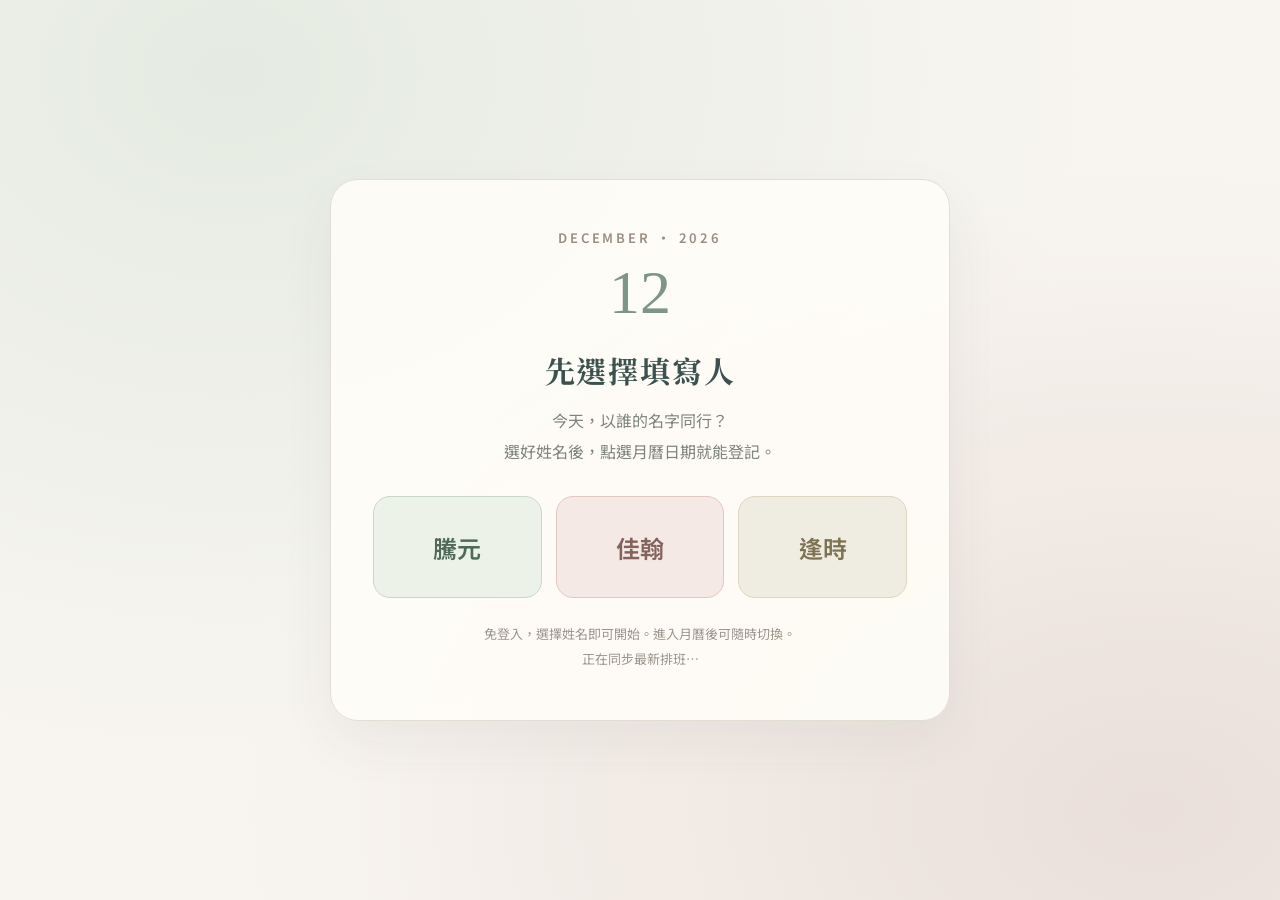
==== commit 063688db: "perf(schedule): unblock fonts and consume initial roster snapshot" ====
--- a/schedule/index.html
+++ b/schedule/index.html
@@ -8,7 +8,9 @@
   <title>十二月，與你同行｜服務排班日曆</title>
   <link rel="preconnect" href="https://fonts.googleapis.com">
   <link rel="preconnect" href="https://fonts.gstatic.com" crossorigin>
-  <link href="https://fonts.googleapis.com/css2?family=Noto+Sans+TC:wght@400;500;600;700&family=Noto+Serif+TC:wght@500;600;700&display=swap" rel="stylesheet">
+  <link rel="preconnect" href="https://script.google.com">
+  <link rel="dns-prefetch" href="https://script.googleusercontent.com">
+  <link href="https://fonts.googleapis.com/css2?family=Noto+Sans+TC:wght@400;500;600;700&family=Noto+Serif+TC:wght@500;600;700&display=swap" rel="stylesheet" media="print" onload="this.media='all'">
   <style>
 :root{color-scheme:light;--ink:#414a48;--dark:#576a66;--darkest:#3d524e;--muted:#838a85;--sage:#859c93;--sage-pale:#edf1eb;--rose:#c5a8a5;--rose-pale:#f5eae7;--sand:#dfd5c8;--cream:#f8f5f0;--paper:#fffcf8;--line:#e8e2d9;--red:#a96763;--shadow:0 22px 55px rgba(74,69,63,.06)}
 *{box-sizing:border-box}html{scroll-behavior:smooth}body{margin:0;background:var(--cream);color:var(--ink);font-family:'Noto Sans TC',-apple-system,BlinkMacSystemFont,'PingFang TC',sans-serif;font-size:14px}body.dialog-open{overflow:hidden}[hidden]{display:none!important}button,input{font:inherit}button{cursor:pointer}button:disabled{opacity:.54;cursor:not-allowed}button:focus-visible,input:focus-visible{outline:3px solid #ccaba1;outline-offset:3px}.page-grain{position:fixed;pointer-events:none;inset:0;opacity:.12;background-image:url('data:image/svg+xml,%3Csvg viewBox=%220 0 180 180%22 xmlns=%22http://www.w3.org/2000/svg%22%3E%3Cfilter id=%22n%22%3E%3CfeTurbulence type=%22fractalNoise%22 baseFrequency=%22.65%22 numOctaves=%222%22 stitchTiles=%22stitch%22/%3E%3C/filter%3E%3Crect width=%22100%25%22 height=%22100%25%22 filter=%22url(%23n)%22 opacity=%22.1%22/%3E%3C/svg%3E');z-index:-1}.site-shell{max-width:1410px;margin:auto;padding:25px 34px 38px}
@@ -49,7 +51,7 @@
 <body>
   <div class="page-grain" aria-hidden="true"></div>
   <section id="nameGate" class="name-gate" aria-labelledby="gateTitle">
-    <div class="gate-card"><div class="gate-month" aria-hidden="true"><small>DECEMBER · 2026</small>12</div><h1 id="gateTitle">先選擇填寫人</h1><p>今天，以誰的名字同行？<br>選好姓名後，點選月曆日期就能登記。</p><div class="name-options" aria-label="選擇填寫人"><button class="name-choice" type="button" data-actor="騰元">騰元</button><button class="name-choice" type="button" data-actor="佳翰">佳翰</button><button class="name-choice" type="button" data-actor="逢時">逢時</button></div><p class="gate-note">免登入，選擇姓名即可開始。進入月曆後可隨時切換。</p></div>
+    <div class="gate-card"><div class="gate-month" aria-hidden="true"><small>DECEMBER · 2026</small>12</div><h1 id="gateTitle">先選擇填寫人</h1><p>今天，以誰的名字同行？<br>選好姓名後，點選月曆日期就能登記。</p><div class="name-options" aria-label="選擇填寫人"><button class="name-choice" type="button" data-actor="騰元">騰元</button><button class="name-choice" type="button" data-actor="佳翰">佳翰</button><button class="name-choice" type="button" data-actor="逢時">逢時</button></div><p class="gate-note">免登入，選擇姓名即可開始。進入月曆後可隨時切換。</p><p id="gateStatus" class="gate-note" role="status">正在同步最新排班…</p></div>
   </section>
   <div id="rosterPage" class="site-shell" hidden>
     <header class="site-header">
@@ -122,7 +124,7 @@
 function fmt(v){if(!v)return '—';const d=new Date(v);if(!Number.isFinite(d.getTime()))return String(v);return new Intl.DateTimeFormat('zh-TW',{timeZone:'Asia/Taipei',year:'numeric',month:'2-digit',day:'2-digit',hour:'2-digit',minute:'2-digit',hour12:false}).format(d);}
 function el(tag,cls,content){const x=document.createElement(tag);if(cls)x.className=cls;if(content!==undefined)x.textContent=content;return x;}
 function toast(msg,bad=false){const e=$('toast');e.textContent=msg;e.classList.toggle('error',bad);e.classList.add('visible');clearTimeout(toastHandle);toastHandle=setTimeout(()=>e.classList.remove('visible'),3500);}
-function error(msg=''){$('errorBanner').hidden=!msg;$('errorBanner').textContent=msg;}
+function error(msg=''){$('errorBanner').hidden=!msg;$('errorBanner').textContent=msg;if(msg)$('gateStatus').textContent='連線暫時未完成，請重新整理再試';}
 function persist(){if(DEMO)safeSet('morandi-roster-preview-v3',JSON.stringify(entries));}
 function actorDetails(item){return `排班：${item.participantName}\n填寫人（自選）：${item.ownerName||'未提供'}\n登記時間：${fmt(item.createdAt)}\n最後修改人（自選）：${item.editorName||'未提供'}\n修改時間：${fmt(item.updatedAt)}\n＊姓名未經驗證`;}
 function hover(ev,item){if(matchMedia('(hover:none)').matches)return;const tip=$('hoverInfo');tip.textContent=actorDetails(item);tip.hidden=false;const r=ev.currentTarget.getBoundingClientRect();const x=ev.clientX||r.left,y=ev.clientY||r.top;tip.style.left=Math.max(8,Math.min(x+14,innerWidth-tip.offsetWidth-10))+'px';tip.style.top=Math.max(8,Math.min(y+12,innerHeight-tip.offsetHeight-12))+'px';}
@@ -131,6 +133,7 @@
 function switchActor(){if(saving)return;closeDialog();$('rosterPage').hidden=true;$('nameGate').hidden=false;document.querySelector(`[data-actor="${selectedActor}"]`)?.focus();}
 function status(){
  $('demoBanner').hidden=!DEMO;
+ $('gateStatus').textContent=DEMO?'本機示範模式':loaded?'最新排班已就緒':'正在同步最新排班…';
  $('statusText').textContent=DEMO?'本機示範・尚未多人共用':!loaded?'正在讀取共用排班…':`已連接 Google 試算表${lastSync?'・更新於 '+lastSync:''}`;
  if(!loaded){for(const x of ['daysCount','peopleCount','myCount'])$(x).textContent='—';return;}
  const rows=entries.filter(x=>validDate(x.date)),days=new Set(rows.map(x=>x.date));
@@ -207,7 +210,7 @@
 function allowedOrigin(s){try{const u=new URL(s);return u.protocol==='https:'&&(u.hostname==='script.google.com'||u.hostname==='script.googleusercontent.com'||(u.hostname.endsWith('.googleusercontent.com')&&u.hostname.includes('script')));}catch{return false;}}
 window.addEventListener('message',ev=>{if(DEMO||!allowedOrigin(ev.origin)||!ev.data||typeof ev.data!=='object')return;const msg=ev.data;
  if(msg.type==='roster:ready'&&msg.nonce===bridgeNonce){bridgeOrigin=ev.origin;bridgeWindow=ev.source;bridgeSession=crypto.randomUUID()+crypto.randomUUID();bridgeWindow.postMessage({type:'roster:hello',session:bridgeSession},bridgeOrigin);}
- else if(msg.type==='roster:ack'&&ev.source===bridgeWindow&&ev.origin===bridgeOrigin&&msg.session===bridgeSession){ready=true;refresh();}
+ else if(msg.type==='roster:ack'&&ev.source===bridgeWindow&&ev.origin===bridgeOrigin&&msg.session===bridgeSession){ready=true;if(msg.initial?.ok&&Array.isArray(msg.initial.entries)){entries=msg.initial.entries;loaded=true;lastSync='剛剛';error('');render();}else refresh();}
  else if(msg.type==='roster:response'&&ev.source===bridgeWindow&&ev.origin===bridgeOrigin&&msg.session===bridgeSession){const job=pending.get(msg.requestId);if(!job)return;pending.delete(msg.requestId);clearTimeout(job.timer);if(msg.error)job.reject(new Error(msg.error));else if(!msg.result?.ok)job.reject(new Error('後端沒有回傳成功訊息'));else job.resolve(msg.result);}
 });
 function request(action,payload={}){if(!ready)return Promise.reject(new Error('尚未接通 Google 試算表'));return new Promise((resolve,reject)=>{const requestId=(++bridgeSeq)+'-'+crypto.randomUUID(),timer=setTimeout(()=>{pending.delete(requestId);reject(new Error('回應逾時，請重新整理頁面'));},25000);pending.set(requestId,{resolve,reject,timer});bridgeWindow.postMessage({type:'roster:request',session:bridgeSession,requestId,payload:{action,...payload}},bridgeOrigin);});}
